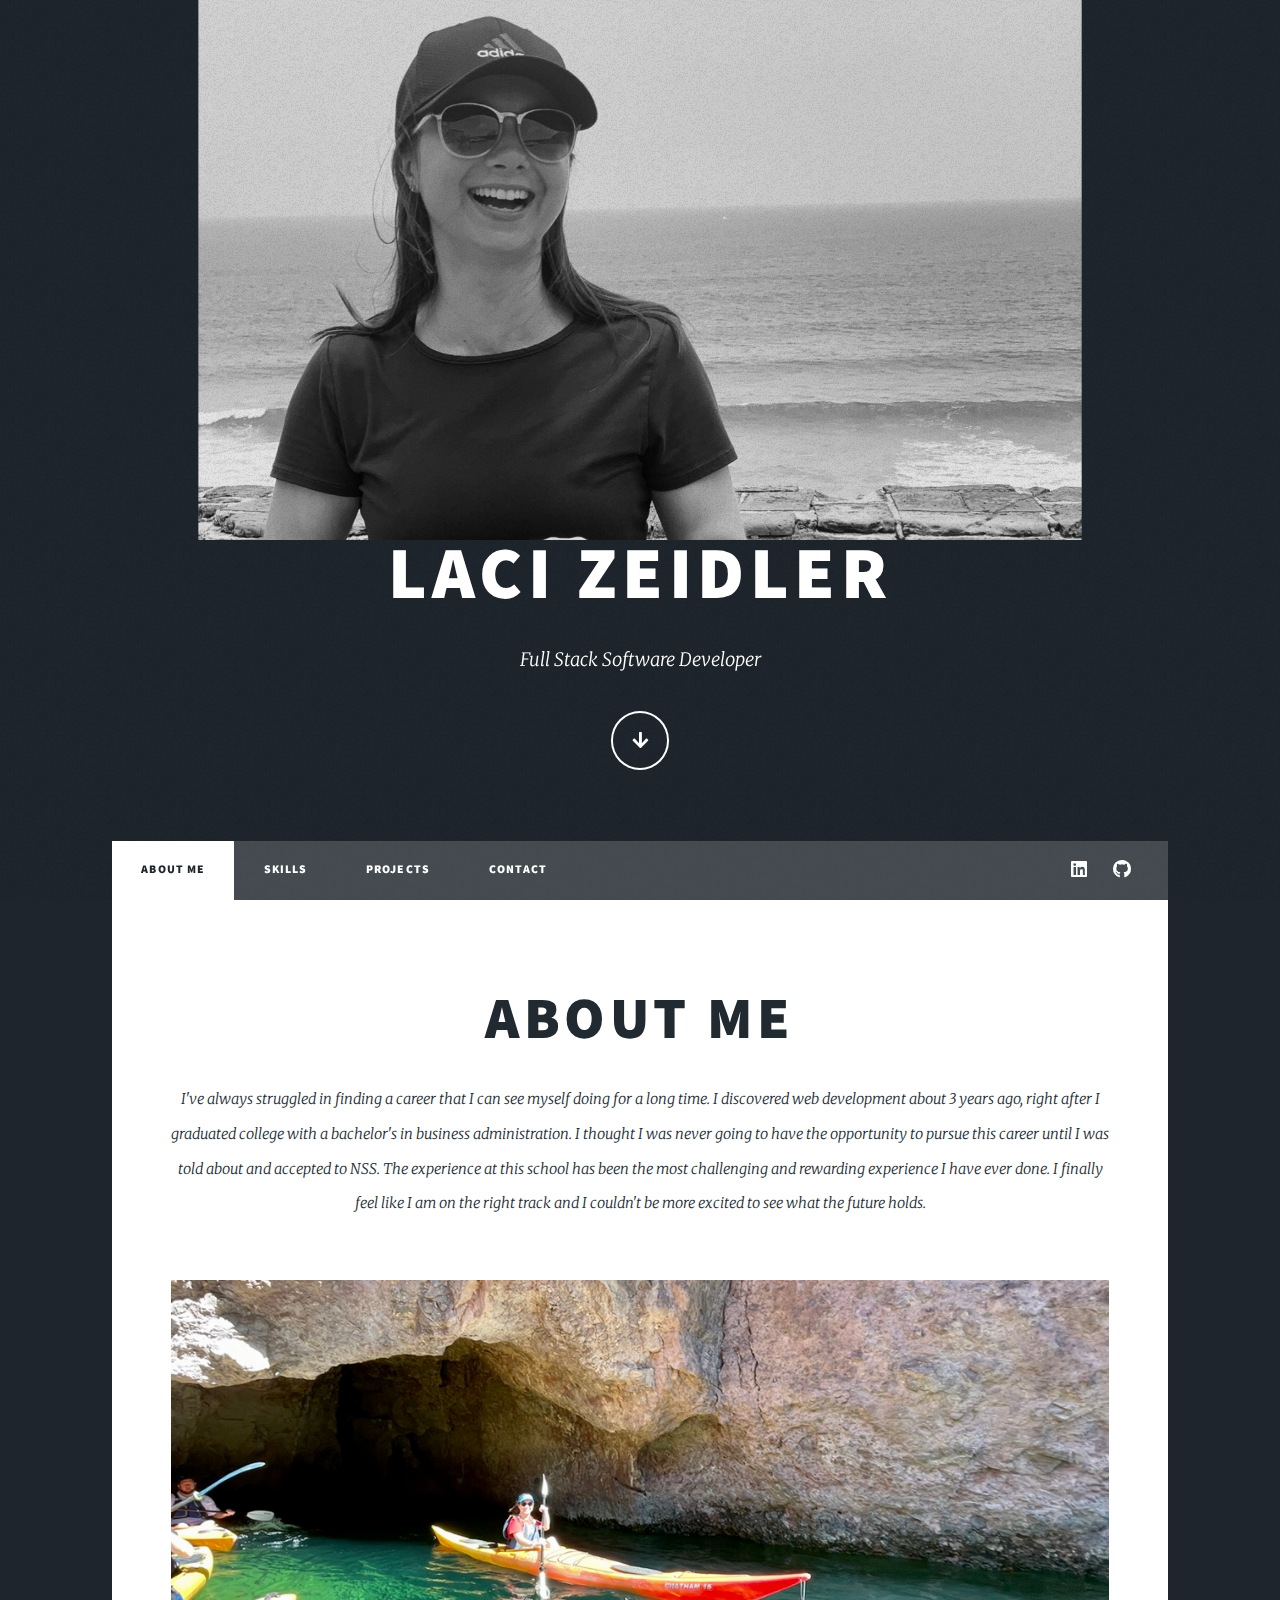
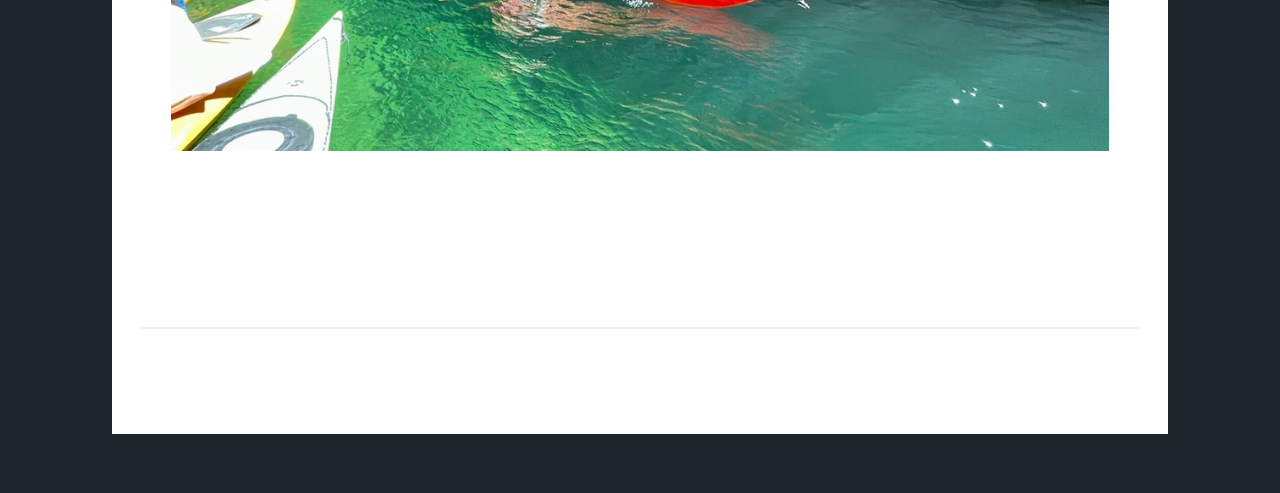
==== index.html @ aa2a84fd "Initial commit" ====
<!DOCTYPE HTML>
<!--
	Massively by HTML5 UP
	html5up.net | @ajlkn
	Free for personal and commercial use under the CCA 3.0 license (html5up.net/license)
-->
<html>
	<head>
		<title>Laci Zeidler</title>
		<meta charset="utf-8" />
		<meta name="viewport" content="width=device-width, initial-scale=1, user-scalable=no" />
		<link rel="stylesheet" href="assets/css/main.css" />
		<noscript><link rel="stylesheet" href="assets/css/noscript.css" /></noscript>
	</head>
	<body class="is-preload">

		<!-- Wrapper -->
			<div id="wrapper" class="fade-in">

				<!-- Intro -->
					<div id="intro">
						<h1>Laci Zeidler</h1>
						<p>Full Stack Software Developer</p>
						<ul class="actions">
							<li><a href="#header" class="button icon solid solo fa-arrow-down scrolly">Continue</a></li>
						</ul>
					</div>

				<!-- Header -->
					<header id="header">
						<a href="index.html" class="logo">Home</a>
					</header>

				<!-- Nav -->
					<nav id="nav">
						<ul class="links">
							<li class="active"><a href="index.html">About Me</a></li>
							<li><a href="generic.html">Skills</a></li>
							<li><a href="elements.html">Projects</a></li>
							<li><a href="contact.html">Contact</a></li>
						</ul>
						<ul class="icons">
							<li><a href="#" class="icon brands fa-linkedin"><span class="label">LinkedIn</span></a></li>
							<li><a href="#" class="icon brands fa-github"><span class="label">GitHub</span></a></li>
						</ul>
					</nav>

				<!-- Main -->
					<div id="main">

						<!-- Featured Post -->
							<article class="post featured">
								<header class="major">
									<h2><a href="#">About Me</a></h2>
									<p>I've always struggled in finding a career that I can see myself doing for a long time. I discovered web development about 3 years ago, right after I graduated college with a bachelor's in business administration. I thought I was never going to have the opportunity to pursue this career until I was told about and accepted to NSS. The experience at this school has been the most challenging and rewarding experience I have ever done. I finally feel like I am on the right track and I couldn't be more excited to see what the future holds.</p>
								</header>
								<a href="#" class="image main"><img src="images/IMG_4245.jpg" alt="" /></a>
							</article>

				<!-- Copyright -->
					<div id="copyright">
						<ul><li>&copy; Untitled</li><li>Design: <a href="https://html5up.net">HTML5 UP</a></li></ul>
					</div>

			</div>

		<!-- Scripts -->
			<script src="assets/js/jquery.min.js"></script>
			<script src="assets/js/jquery.scrollex.min.js"></script>
			<script src="assets/js/jquery.scrolly.min.js"></script>
			<script src="assets/js/browser.min.js"></script>
			<script src="assets/js/breakpoints.min.js"></script>
			<script src="assets/js/util.js"></script>
			<script src="assets/js/main.js"></script>

	</body>
</html>
---- assets/css/main.css ----
@import url(fontawesome-all.min.css);
@import url("https://fonts.googleapis.com/css?family=Merriweather:300,700,300italic,700italic|Source+Sans+Pro:900");

/*
	Massively by HTML5 UP
	html5up.net | @ajlkn
	Free for personal and commercial use under the CCA 3.0 license (html5up.net/license)
*/

html, body, div, span, applet, object,
iframe, h1, h2, h3, h4, h5, h6, p, blockquote,
pre, a, abbr, acronym, address, big, cite,
code, del, dfn, em, img, ins, kbd, q, s, samp,
small, strike, strong, sub, sup, tt, var, b,
u, i, center, dl, dt, dd, ol, ul, li, fieldset,
form, label, legend, table, caption, tbody,
tfoot, thead, tr, th, td, article, aside,
canvas, details, embed, figure, figcaption,
footer, header, hgroup, menu, nav, output, ruby,
section, summary, time, mark, audio, video {
	margin: 0;
	padding: 0;
	border: 0;
	font-size: 100%;
	font: inherit;
	vertical-align: baseline;}

article, aside, details, figcaption, figure,
footer, header, hgroup, menu, nav, section {
	display: block;}

body {
	line-height: 1;
}

ol, ul {
	list-style: none;
}

blockquote, q {
	quotes: none;
}

	blockquote:before, blockquote:after, q:before, q:after {
		content: '';
		content: none;
	}

table {
	border-collapse: collapse;
	border-spacing: 0;
}

body {
	-webkit-text-size-adjust: none;
}

mark {
	background-color: transparent;
	color: inherit;
}

input::-moz-focus-inner {
	border: 0;
	padding: 0;
}

input, select, textarea {
	-moz-appearance: none;
	-webkit-appearance: none;
	-ms-appearance: none;
	appearance: none;
}

/* Basic */

	@-ms-viewport {
		width: device-width;
	}

	body {
		-ms-overflow-style: scrollbar;
	}

	@media screen and (max-width: 480px) {

		html, body {
			min-width: 320px;
		}

	}

	html {
		box-sizing: border-box;
	}

	*, *:before, *:after {
		box-sizing: inherit;
	}

	body {
		background-color: #1e252d;
	}

		body.is-preload *, body.is-preload *:before, body.is-preload *:after {
			-moz-animation: none !important;
			-webkit-animation: none !important;
			-ms-animation: none !important;
			animation: none !important;
			-moz-transition: none !important;
			-webkit-transition: none !important;
			-ms-transition: none !important;
			transition: none !important;
		}

/* Type */

	html {
		font-size: 16pt;
	}

		@media screen and (max-width: 1680px) {

			html {
				font-size: 12pt;
			}

		}

		@media screen and (max-width: 1280px) {

			html {
				font-size: 11pt;
			}

		}

		@media screen and (max-width: 360px) {

			html {
				font-size: 10pt;
			}

		}

	body {
		color: #212931;
	}

	body, input, select, textarea {
		font-family: "Merriweather", Georgia, serif;
		font-weight: 300;
		font-size: 1rem;
		line-height: 2.375;
	}

	a {
		-moz-transition: color 0.2s ease-in-out, background-color 0.2s ease-in-out, border-color 0.2s ease-in-out, box-shadow 0.2s ease-in-out;
		-webkit-transition: color 0.2s ease-in-out, background-color 0.2s ease-in-out, border-color 0.2s ease-in-out, box-shadow 0.2s ease-in-out;
		-ms-transition: color 0.2s ease-in-out, background-color 0.2s ease-in-out, border-color 0.2s ease-in-out, box-shadow 0.2s ease-in-out;
		transition: color 0.2s ease-in-out, background-color 0.2s ease-in-out, border-color 0.2s ease-in-out, box-shadow 0.2s ease-in-out;
		border-bottom: dotted 1px;
		text-decoration: none;
	}

		a:hover {
			border-bottom-color: transparent;
		}

	strong, b {
		font-weight: 600;
	}

	em, i {
		font-style: italic;
	}

	p {
		text-align: justify;
		margin: 0 0 2rem 0;
	}

	h1, h2, h3, h4, h5, h6 {
		font-family: "Source Sans Pro", Helvetica, sans-serif;
		font-weight: 900;
		line-height: 1.5;
		letter-spacing: 0.075em;
		text-transform: uppercase;
		margin: 0 0 1rem 0;
	}

		h1 a, h2 a, h3 a, h4 a, h5 a, h6 a {
			border-bottom: 0;
			color: inherit;
			text-decoration: none;
		}

	h1 {
		font-size: 4rem;
		line-height: 1.1;
		margin: 0 0 2rem 0;
	}

	h2 {
		font-size: 1.75rem;
		line-height: 1.3;
		margin: 0 0 1.5rem 0;
	}

	h3 {
		font-size: 1.25rem;
		margin: 0 0 1.5rem 0;
	}

	h4 {
		font-size: 1rem;
	}

	h5 {
		font-size: 0.9rem;
	}

	h6 {
		font-size: 0.8rem;
	}

	sub {
		font-size: 0.8rem;
		position: relative;
		top: 0.5rem;
	}

	sup {
		font-size: 0.8rem;
		position: relative;
		top: -0.5rem;
	}

	blockquote {
		border-left: solid 4px;
		font-style: italic;
		margin: 0 0 2rem 0;
		padding: 0.5rem 0 0.5rem 2rem;
	}

	code {
		border: solid 2px;
		font-family: "Courier New", monospace;
		font-size: 0.9rem;
		margin: 0 0.25rem;
		padding: 0.25rem 0.65rem;
	}

	pre {
		-webkit-overflow-scrolling: touch;
		font-family: "Courier New", monospace;
		font-size: 0.9rem;
		margin: 0 0 2rem 0;
	}

		pre code {
			display: block;
			line-height: 1.75;
			padding: 1rem 1.5rem;
			overflow-x: auto;
		}

	hr {
		border: 0;
		border-bottom: solid 2px;
		margin: 3rem 0;
	}

		hr.major {
			margin: 5rem 0;
		}

	.align-left {
		text-align: left;
	}

	.align-center {
		text-align: center;
	}

	.align-right {
		text-align: right;
	}

	input, select, textarea {
		color: #212931;
	}

	a {
		color: #212931;
		border-bottom-color: rgba(33, 41, 49, 0.5);
	}

		a:hover {
			border-bottom-color: transparent;
			color: #18bfef !important;
		}

	strong, b {
		color: #212931;
	}

	h1, h2, h3, h4, h5, h6 {
		color: #212931;
	}

	blockquote {
		border-left-color: #eeeeee;
	}

	code {
		background: rgba(220, 220, 220, 0.25);
		border-color: #eeeeee;
	}

	hr {
		border-bottom-color: #eeeeee;
	}

/* Row */

	.row {
		display: flex;
		flex-wrap: wrap;
		box-sizing: border-box;
		align-items: stretch;
	}

		.row > * {
			box-sizing: border-box;
		}

		.row.gtr-uniform > * > :last-child {
			margin-bottom: 0;
		}

		.row.aln-left {
			justify-content: flex-start;
		}

		.row.aln-center {
			justify-content: center;
		}

		.row.aln-right {
			justify-content: flex-end;
		}

		.row.aln-top {
			align-items: flex-start;
		}

		.row.aln-middle {
			align-items: center;
		}

		.row.aln-bottom {
			align-items: flex-end;
		}

		.row > .imp {
			order: -1;
		}

		.row > .col-1 {
			width: 8.33333%;
		}

		.row > .off-1 {
			margin-left: 8.33333%;
		}

		.row > .col-2 {
			width: 16.66667%;
		}

		.row > .off-2 {
			margin-left: 16.66667%;
		}

		.row > .col-3 {
			width: 25%;
		}

		.row > .off-3 {
			margin-left: 25%;
		}

		.row > .col-4 {
			width: 33.33333%;
		}

		.row > .off-4 {
			margin-left: 33.33333%;
		}

		.row > .col-5 {
			width: 41.66667%;
		}

		.row > .off-5 {
			margin-left: 41.66667%;
		}

		.row > .col-6 {
			width: 50%;
		}

		.row > .off-6 {
			margin-left: 50%;
		}

		.row > .col-7 {
			width: 58.33333%;
		}

		.row > .off-7 {
			margin-left: 58.33333%;
		}

		.row > .col-8 {
			width: 66.66667%;
		}

		.row > .off-8 {
			margin-left: 66.66667%;
		}

		.row > .col-9 {
			width: 75%;
		}

		.row > .off-9 {
			margin-left: 75%;
		}

		.row > .col-10 {
			width: 83.33333%;
		}

		.row > .off-10 {
			margin-left: 83.33333%;
		}

		.row > .col-11 {
			width: 91.66667%;
		}

		.row > .off-11 {
			margin-left: 91.66667%;
		}

		.row > .col-12 {
			width: 100%;
		}

		.row > .off-12 {
			margin-left: 100%;
		}

		.row.gtr-0 {
			margin-top: 0;
			margin-left: 0rem;
		}

			.row.gtr-0 > * {
				padding: 0 0 0 0rem;
			}

			.row.gtr-0.gtr-uniform {
				margin-top: 0rem;
			}

				.row.gtr-0.gtr-uniform > * {
					padding-top: 0rem;
				}

		.row.gtr-25 {
			margin-top: 0;
			margin-left: -0.375rem;
		}

			.row.gtr-25 > * {
				padding: 0 0 0 0.375rem;
			}

			.row.gtr-25.gtr-uniform {
				margin-top: -0.375rem;
			}

				.row.gtr-25.gtr-uniform > * {
					padding-top: 0.375rem;
				}

		.row.gtr-50 {
			margin-top: 0;
			margin-left: -0.75rem;
		}

			.row.gtr-50 > * {
				padding: 0 0 0 0.75rem;
			}

			.row.gtr-50.gtr-uniform {
				margin-top: -0.75rem;
			}

				.row.gtr-50.gtr-uniform > * {
					padding-top: 0.75rem;
				}

		.row {
			margin-top: 0;
			margin-left: -1.5rem;
		}

			.row > * {
				padding: 0 0 0 1.5rem;
			}

			.row.gtr-uniform {
				margin-top: -1.5rem;
			}

				.row.gtr-uniform > * {
					padding-top: 1.5rem;
				}

		.row.gtr-150 {
			margin-top: 0;
			margin-left: -2.25rem;
		}

			.row.gtr-150 > * {
				padding: 0 0 0 2.25rem;
			}

			.row.gtr-150.gtr-uniform {
				margin-top: -2.25rem;
			}

				.row.gtr-150.gtr-uniform > * {
					padding-top: 2.25rem;
				}

		.row.gtr-200 {
			margin-top: 0;
			margin-left: -3rem;
		}

			.row.gtr-200 > * {
				padding: 0 0 0 3rem;
			}

			.row.gtr-200.gtr-uniform {
				margin-top: -3rem;
			}

				.row.gtr-200.gtr-uniform > * {
					padding-top: 3rem;
				}

		@media screen and (max-width: 1680px) {

			.row {
				display: flex;
				flex-wrap: wrap;
				box-sizing: border-box;
				align-items: stretch;
			}

				.row > * {
					box-sizing: border-box;
				}

				.row.gtr-uniform > * > :last-child {
					margin-bottom: 0;
				}

				.row.aln-left {
					justify-content: flex-start;
				}

				.row.aln-center {
					justify-content: center;
				}

				.row.aln-right {
					justify-content: flex-end;
				}

				.row.aln-top {
					align-items: flex-start;
				}

				.row.aln-middle {
					align-items: center;
				}

				.row.aln-bottom {
					align-items: flex-end;
				}

				.row > .imp-xlarge {
					order: -1;
				}

				.row > .col-1-xlarge {
					width: 8.33333%;
				}

				.row > .off-1-xlarge {
					margin-left: 8.33333%;
				}

				.row > .col-2-xlarge {
					width: 16.66667%;
				}

				.row > .off-2-xlarge {
					margin-left: 16.66667%;
				}

				.row > .col-3-xlarge {
					width: 25%;
				}

				.row > .off-3-xlarge {
					margin-left: 25%;
				}

				.row > .col-4-xlarge {
					width: 33.33333%;
				}

				.row > .off-4-xlarge {
					margin-left: 33.33333%;
				}

				.row > .col-5-xlarge {
					width: 41.66667%;
				}

				.row > .off-5-xlarge {
					margin-left: 41.66667%;
				}

				.row > .col-6-xlarge {
					width: 50%;
				}

				.row > .off-6-xlarge {
					margin-left: 50%;
				}

				.row > .col-7-xlarge {
					width: 58.33333%;
				}

				.row > .off-7-xlarge {
					margin-left: 58.33333%;
				}

				.row > .col-8-xlarge {
					width: 66.66667%;
				}

				.row > .off-8-xlarge {
					margin-left: 66.66667%;
				}

				.row > .col-9-xlarge {
					width: 75%;
				}

				.row > .off-9-xlarge {
					margin-left: 75%;
				}

				.row > .col-10-xlarge {
					width: 83.33333%;
				}

				.row > .off-10-xlarge {
					margin-left: 83.33333%;
				}

				.row > .col-11-xlarge {
					width: 91.66667%;
				}

				.row > .off-11-xlarge {
					margin-left: 91.66667%;
				}

				.row > .col-12-xlarge {
					width: 100%;
				}

				.row > .off-12-xlarge {
					margin-left: 100%;
				}

				.row.gtr-0 {
					margin-top: 0;
					margin-left: 0rem;
				}

					.row.gtr-0 > * {
						padding: 0 0 0 0rem;
					}

					.row.gtr-0.gtr-uniform {
						margin-top: 0rem;
					}

						.row.gtr-0.gtr-uniform > * {
							padding-top: 0rem;
						}

				.row.gtr-25 {
					margin-top: 0;
					margin-left: -0.375rem;
				}

					.row.gtr-25 > * {
						padding: 0 0 0 0.375rem;
					}

					.row.gtr-25.gtr-uniform {
						margin-top: -0.375rem;
					}

						.row.gtr-25.gtr-uniform > * {
							padding-top: 0.375rem;
						}

				.row.gtr-50 {
					margin-top: 0;
					margin-left: -0.75rem;
				}

					.row.gtr-50 > * {
						padding: 0 0 0 0.75rem;
					}

					.row.gtr-50.gtr-uniform {
						margin-top: -0.75rem;
					}

						.row.gtr-50.gtr-uniform > * {
							padding-top: 0.75rem;
						}

				.row {
					margin-top: 0;
					margin-left: -1.5rem;
				}

					.row > * {
						padding: 0 0 0 1.5rem;
					}

					.row.gtr-uniform {
						margin-top: -1.5rem;
					}

						.row.gtr-uniform > * {
							padding-top: 1.5rem;
						}

				.row.gtr-150 {
					margin-top: 0;
					margin-left: -2.25rem;
				}

					.row.gtr-150 > * {
						padding: 0 0 0 2.25rem;
					}

					.row.gtr-150.gtr-uniform {
						margin-top: -2.25rem;
					}

						.row.gtr-150.gtr-uniform > * {
							padding-top: 2.25rem;
						}

				.row.gtr-200 {
					margin-top: 0;
					margin-left: -3rem;
				}

					.row.gtr-200 > * {
						padding: 0 0 0 3rem;
					}

					.row.gtr-200.gtr-uniform {
						margin-top: -3rem;
					}

						.row.gtr-200.gtr-uniform > * {
							padding-top: 3rem;
						}

		}

		@media screen and (max-width: 1280px) {

			.row {
				display: flex;
				flex-wrap: wrap;
				box-sizing: border-box;
				align-items: stretch;
			}

				.row > * {
					box-sizing: border-box;
				}

				.row.gtr-uniform > * > :last-child {
					margin-bottom: 0;
				}

				.row.aln-left {
					justify-content: flex-start;
				}

				.row.aln-center {
					justify-content: center;
				}

				.row.aln-right {
					justify-content: flex-end;
				}

				.row.aln-top {
					align-items: flex-start;
				}

				.row.aln-middle {
					align-items: center;
				}

				.row.aln-bottom {
					align-items: flex-end;
				}

				.row > .imp-large {
					order: -1;
				}

				.row > .col-1-large {
					width: 8.33333%;
				}

				.row > .off-1-large {
					margin-left: 8.33333%;
				}

				.row > .col-2-large {
					width: 16.66667%;
				}

				.row > .off-2-large {
					margin-left: 16.66667%;
				}

				.row > .col-3-large {
					width: 25%;
				}

				.row > .off-3-large {
					margin-left: 25%;
				}

				.row > .col-4-large {
					width: 33.33333%;
				}

				.row > .off-4-large {
					margin-left: 33.33333%;
				}

				.row > .col-5-large {
					width: 41.66667%;
				}

				.row > .off-5-large {
					margin-left: 41.66667%;
				}

				.row > .col-6-large {
					width: 50%;
				}

				.row > .off-6-large {
					margin-left: 50%;
				}

				.row > .col-7-large {
					width: 58.33333%;
				}

				.row > .off-7-large {
					margin-left: 58.33333%;
				}

				.row > .col-8-large {
					width: 66.66667%;
				}

				.row > .off-8-large {
					margin-left: 66.66667%;
				}

				.row > .col-9-large {
					width: 75%;
				}

				.row > .off-9-large {
					margin-left: 75%;
				}

				.row > .col-10-large {
					width: 83.33333%;
				}

				.row > .off-10-large {
					margin-left: 83.33333%;
				}

				.row > .col-11-large {
					width: 91.66667%;
				}

				.row > .off-11-large {
					margin-left: 91.66667%;
				}

				.row > .col-12-large {
					width: 100%;
				}

				.row > .off-12-large {
					margin-left: 100%;
				}

				.row.gtr-0 {
					margin-top: 0;
					margin-left: 0rem;
				}

					.row.gtr-0 > * {
						padding: 0 0 0 0rem;
					}

					.row.gtr-0.gtr-uniform {
						margin-top: 0rem;
					}

						.row.gtr-0.gtr-uniform > * {
							padding-top: 0rem;
						}

				.row.gtr-25 {
					margin-top: 0;
					margin-left: -0.375rem;
				}

					.row.gtr-25 > * {
						padding: 0 0 0 0.375rem;
					}

					.row.gtr-25.gtr-uniform {
						margin-top: -0.375rem;
					}

						.row.gtr-25.gtr-uniform > * {
							padding-top: 0.375rem;
						}

				.row.gtr-50 {
					margin-top: 0;
					margin-left: -0.75rem;
				}

					.row.gtr-50 > * {
						padding: 0 0 0 0.75rem;
					}

					.row.gtr-50.gtr-uniform {
						margin-top: -0.75rem;
					}

						.row.gtr-50.gtr-uniform > * {
							padding-top: 0.75rem;
						}

				.row {
					margin-top: 0;
					margin-left: -1.5rem;
				}

					.row > * {
						padding: 0 0 0 1.5rem;
					}

					.row.gtr-uniform {
						margin-top: -1.5rem;
					}

						.row.gtr-uniform > * {
							padding-top: 1.5rem;
						}

				.row.gtr-150 {
					margin-top: 0;
					margin-left: -2.25rem;
				}

					.row.gtr-150 > * {
						padding: 0 0 0 2.25rem;
					}

					.row.gtr-150.gtr-uniform {
						margin-top: -2.25rem;
					}

						.row.gtr-150.gtr-uniform > * {
							padding-top: 2.25rem;
						}

				.row.gtr-200 {
					margin-top: 0;
					margin-left: -3rem;
				}

					.row.gtr-200 > * {
						padding: 0 0 0 3rem;
					}

					.row.gtr-200.gtr-uniform {
						margin-top: -3rem;
					}

						.row.gtr-200.gtr-uniform > * {
							padding-top: 3rem;
						}

		}

		@media screen and (max-width: 980px) {

			.row {
				display: flex;
				flex-wrap: wrap;
				box-sizing: border-box;
				align-items: stretch;
			}

				.row > * {
					box-sizing: border-box;
				}

				.row.gtr-uniform > * > :last-child {
					margin-bottom: 0;
				}

				.row.aln-left {
					justify-content: flex-start;
				}

				.row.aln-center {
					justify-content: center;
				}

				.row.aln-right {
					justify-content: flex-end;
				}

				.row.aln-top {
					align-items: flex-start;
				}

				.row.aln-middle {
					align-items: center;
				}

				.row.aln-bottom {
					align-items: flex-end;
				}

				.row > .imp-medium {
					order: -1;
				}

				.row > .col-1-medium {
					width: 8.33333%;
				}

				.row > .off-1-medium {
					margin-left: 8.33333%;
				}

				.row > .col-2-medium {
					width: 16.66667%;
				}

				.row > .off-2-medium {
					margin-left: 16.66667%;
				}

				.row > .col-3-medium {
					width: 25%;
				}

				.row > .off-3-medium {
					margin-left: 25%;
				}

				.row > .col-4-medium {
					width: 33.33333%;
				}

				.row > .off-4-medium {
					margin-left: 33.33333%;
				}

				.row > .col-5-medium {
					width: 41.66667%;
				}

				.row > .off-5-medium {
					margin-left: 41.66667%;
				}

				.row > .col-6-medium {
					width: 50%;
				}

				.row > .off-6-medium {
					margin-left: 50%;
				}

				.row > .col-7-medium {
					width: 58.33333%;
				}

				.row > .off-7-medium {
					margin-left: 58.33333%;
				}

				.row > .col-8-medium {
					width: 66.66667%;
				}

				.row > .off-8-medium {
					margin-left: 66.66667%;
				}

				.row > .col-9-medium {
					width: 75%;
				}

				.row > .off-9-medium {
					margin-left: 75%;
				}

				.row > .col-10-medium {
					width: 83.33333%;
				}

				.row > .off-10-medium {
					margin-left: 83.33333%;
				}

				.row > .col-11-medium {
					width: 91.66667%;
				}

				.row > .off-11-medium {
					margin-left: 91.66667%;
				}

				.row > .col-12-medium {
					width: 100%;
				}

				.row > .off-12-medium {
					margin-left: 100%;
				}

				.row.gtr-0 {
					margin-top: 0;
					margin-left: 0rem;
				}

					.row.gtr-0 > * {
						padding: 0 0 0 0rem;
					}

					.row.gtr-0.gtr-uniform {
						margin-top: 0rem;
					}

						.row.gtr-0.gtr-uniform > * {
							padding-top: 0rem;
						}

				.row.gtr-25 {
					margin-top: 0;
					margin-left: -0.375rem;
				}

					.row.gtr-25 > * {
						padding: 0 0 0 0.375rem;
					}

					.row.gtr-25.gtr-uniform {
						margin-top: -0.375rem;
					}

						.row.gtr-25.gtr-uniform > * {
							padding-top: 0.375rem;
						}

				.row.gtr-50 {
					margin-top: 0;
					margin-left: -0.75rem;
				}

					.row.gtr-50 > * {
						padding: 0 0 0 0.75rem;
					}

					.row.gtr-50.gtr-uniform {
						margin-top: -0.75rem;
					}

						.row.gtr-50.gtr-uniform > * {
							padding-top: 0.75rem;
						}

				.row {
					margin-top: 0;
					margin-left: -1.5rem;
				}

					.row > * {
						padding: 0 0 0 1.5rem;
					}

					.row.gtr-uniform {
						margin-top: -1.5rem;
					}

						.row.gtr-uniform > * {
							padding-top: 1.5rem;
						}

				.row.gtr-150 {
					margin-top: 0;
					margin-left: -2.25rem;
				}

					.row.gtr-150 > * {
						padding: 0 0 0 2.25rem;
					}

					.row.gtr-150.gtr-uniform {
						margin-top: -2.25rem;
					}

						.row.gtr-150.gtr-uniform > * {
							padding-top: 2.25rem;
						}

				.row.gtr-200 {
					margin-top: 0;
					margin-left: -3rem;
				}

					.row.gtr-200 > * {
						padding: 0 0 0 3rem;
					}

					.row.gtr-200.gtr-uniform {
						margin-top: -3rem;
					}

						.row.gtr-200.gtr-uniform > * {
							padding-top: 3rem;
						}

		}

		@media screen and (max-width: 736px) {

			.row {
				display: flex;
				flex-wrap: wrap;
				box-sizing: border-box;
				align-items: stretch;
			}

				.row > * {
					box-sizing: border-box;
				}

				.row.gtr-uniform > * > :last-child {
					margin-bottom: 0;
				}

				.row.aln-left {
					justify-content: flex-start;
				}

				.row.aln-center {
					justify-content: center;
				}

				.row.aln-right {
					justify-content: flex-end;
				}

				.row.aln-top {
					align-items: flex-start;
				}

				.row.aln-middle {
					align-items: center;
				}

				.row.aln-bottom {
					align-items: flex-end;
				}

				.row > .imp-small {
					order: -1;
				}

				.row > .col-1-small {
					width: 8.33333%;
				}

				.row > .off-1-small {
					margin-left: 8.33333%;
				}

				.row > .col-2-small {
					width: 16.66667%;
				}

				.row > .off-2-small {
					margin-left: 16.66667%;
				}

				.row > .col-3-small {
					width: 25%;
				}

				.row > .off-3-small {
					margin-left: 25%;
				}

				.row > .col-4-small {
					width: 33.33333%;
				}

				.row > .off-4-small {
					margin-left: 33.33333%;
				}

				.row > .col-5-small {
					width: 41.66667%;
				}

				.row > .off-5-small {
					margin-left: 41.66667%;
				}

				.row > .col-6-small {
					width: 50%;
				}

				.row > .off-6-small {
					margin-left: 50%;
				}

				.row > .col-7-small {
					width: 58.33333%;
				}

				.row > .off-7-small {
					margin-left: 58.33333%;
				}

				.row > .col-8-small {
					width: 66.66667%;
				}

				.row > .off-8-small {
					margin-left: 66.66667%;
				}

				.row > .col-9-small {
					width: 75%;
				}

				.row > .off-9-small {
					margin-left: 75%;
				}

				.row > .col-10-small {
					width: 83.33333%;
				}

				.row > .off-10-small {
					margin-left: 83.33333%;
				}

				.row > .col-11-small {
					width: 91.66667%;
				}

				.row > .off-11-small {
					margin-left: 91.66667%;
				}

				.row > .col-12-small {
					width: 100%;
				}

				.row > .off-12-small {
					margin-left: 100%;
				}

				.row.gtr-0 {
					margin-top: 0;
					margin-left: 0rem;
				}

					.row.gtr-0 > * {
						padding: 0 0 0 0rem;
					}

					.row.gtr-0.gtr-uniform {
						margin-top: 0rem;
					}

						.row.gtr-0.gtr-uniform > * {
							padding-top: 0rem;
						}

				.row.gtr-25 {
					margin-top: 0;
					margin-left: -0.375rem;
				}

					.row.gtr-25 > * {
						padding: 0 0 0 0.375rem;
					}

					.row.gtr-25.gtr-uniform {
						margin-top: -0.375rem;
					}

						.row.gtr-25.gtr-uniform > * {
							padding-top: 0.375rem;
						}

				.row.gtr-50 {
					margin-top: 0;
					margin-left: -0.75rem;
				}

					.row.gtr-50 > * {
						padding: 0 0 0 0.75rem;
					}

					.row.gtr-50.gtr-uniform {
						margin-top: -0.75rem;
					}

						.row.gtr-50.gtr-uniform > * {
							padding-top: 0.75rem;
						}

				.row {
					margin-top: 0;
					margin-left: -1.5rem;
				}

					.row > * {
						padding: 0 0 0 1.5rem;
					}

					.row.gtr-uniform {
						margin-top: -1.5rem;
					}

						.row.gtr-uniform > * {
							padding-top: 1.5rem;
						}

				.row.gtr-150 {
					margin-top: 0;
					margin-left: -2.25rem;
				}

					.row.gtr-150 > * {
						padding: 0 0 0 2.25rem;
					}

					.row.gtr-150.gtr-uniform {
						margin-top: -2.25rem;
					}

						.row.gtr-150.gtr-uniform > * {
							padding-top: 2.25rem;
						}

				.row.gtr-200 {
					margin-top: 0;
					margin-left: -3rem;
				}

					.row.gtr-200 > * {
						padding: 0 0 0 3rem;
					}

					.row.gtr-200.gtr-uniform {
						margin-top: -3rem;
					}

						.row.gtr-200.gtr-uniform > * {
							padding-top: 3rem;
						}

		}

		@media screen and (max-width: 480px) {

			.row {
				display: flex;
				flex-wrap: wrap;
				box-sizing: border-box;
				align-items: stretch;
			}

				.row > * {
					box-sizing: border-box;
				}

				.row.gtr-uniform > * > :last-child {
					margin-bottom: 0;
				}

				.row.aln-left {
					justify-content: flex-start;
				}

				.row.aln-center {
					justify-content: center;
				}

				.row.aln-right {
					justify-content: flex-end;
				}

				.row.aln-top {
					align-items: flex-start;
				}

				.row.aln-middle {
					align-items: center;
				}

				.row.aln-bottom {
					align-items: flex-end;
				}

				.row > .imp-xsmall {
					order: -1;
				}

				.row > .col-1-xsmall {
					width: 8.33333%;
				}

				.row > .off-1-xsmall {
					margin-left: 8.33333%;
				}

				.row > .col-2-xsmall {
					width: 16.66667%;
				}

				.row > .off-2-xsmall {
					margin-left: 16.66667%;
				}

				.row > .col-3-xsmall {
					width: 25%;
				}

				.row > .off-3-xsmall {
					margin-left: 25%;
				}

				.row > .col-4-xsmall {
					width: 33.33333%;
				}

				.row > .off-4-xsmall {
					margin-left: 33.33333%;
				}

				.row > .col-5-xsmall {
					width: 41.66667%;
				}

				.row > .off-5-xsmall {
					margin-left: 41.66667%;
				}

				.row > .col-6-xsmall {
					width: 50%;
				}

				.row > .off-6-xsmall {
					margin-left: 50%;
				}

				.row > .col-7-xsmall {
					width: 58.33333%;
				}

				.row > .off-7-xsmall {
					margin-left: 58.33333%;
				}

				.row > .col-8-xsmall {
					width: 66.66667%;
				}

				.row > .off-8-xsmall {
					margin-left: 66.66667%;
				}

				.row > .col-9-xsmall {
					width: 75%;
				}

				.row > .off-9-xsmall {
					margin-left: 75%;
				}

				.row > .col-10-xsmall {
					width: 83.33333%;
				}

				.row > .off-10-xsmall {
					margin-left: 83.33333%;
				}

				.row > .col-11-xsmall {
					width: 91.66667%;
				}

				.row > .off-11-xsmall {
					margin-left: 91.66667%;
				}

				.row > .col-12-xsmall {
					width: 100%;
				}

				.row > .off-12-xsmall {
					margin-left: 100%;
				}

				.row.gtr-0 {
					margin-top: 0;
					margin-left: 0rem;
				}

					.row.gtr-0 > * {
						padding: 0 0 0 0rem;
					}

					.row.gtr-0.gtr-uniform {
						margin-top: 0rem;
					}

						.row.gtr-0.gtr-uniform > * {
							padding-top: 0rem;
						}

				.row.gtr-25 {
					margin-top: 0;
					margin-left: -0.375rem;
				}

					.row.gtr-25 > * {
						padding: 0 0 0 0.375rem;
					}

					.row.gtr-25.gtr-uniform {
						margin-top: -0.375rem;
					}

						.row.gtr-25.gtr-uniform > * {
							padding-top: 0.375rem;
						}

				.row.gtr-50 {
					margin-top: 0;
					margin-left: -0.75rem;
				}

					.row.gtr-50 > * {
						padding: 0 0 0 0.75rem;
					}

					.row.gtr-50.gtr-uniform {
						margin-top: -0.75rem;
					}

						.row.gtr-50.gtr-uniform > * {
							padding-top: 0.75rem;
						}

				.row {
					margin-top: 0;
					margin-left: -1.5rem;
				}

					.row > * {
						padding: 0 0 0 1.5rem;
					}

					.row.gtr-uniform {
						margin-top: -1.5rem;
					}

						.row.gtr-uniform > * {
							padding-top: 1.5rem;
						}

				.row.gtr-150 {
					margin-top: 0;
					margin-left: -2.25rem;
				}

					.row.gtr-150 > * {
						padding: 0 0 0 2.25rem;
					}

					.row.gtr-150.gtr-uniform {
						margin-top: -2.25rem;
					}

						.row.gtr-150.gtr-uniform > * {
							padding-top: 2.25rem;
						}

				.row.gtr-200 {
					margin-top: 0;
					margin-left: -3rem;
				}

					.row.gtr-200 > * {
						padding: 0 0 0 3rem;
					}

					.row.gtr-200.gtr-uniform {
						margin-top: -3rem;
					}

						.row.gtr-200.gtr-uniform > * {
							padding-top: 3rem;
						}

		}

		@media screen and (max-width: 360px) {

			.row {
				display: flex;
				flex-wrap: wrap;
				box-sizing: border-box;
				align-items: stretch;
			}

				.row > * {
					box-sizing: border-box;
				}

				.row.gtr-uniform > * > :last-child {
					margin-bottom: 0;
				}

				.row.aln-left {
					justify-content: flex-start;
				}

				.row.aln-center {
					justify-content: center;
				}

				.row.aln-right {
					justify-content: flex-end;
				}

				.row.aln-top {
					align-items: flex-start;
				}

				.row.aln-middle {
					align-items: center;
				}

				.row.aln-bottom {
					align-items: flex-end;
				}

				.row > .imp-xxsmall {
					order: -1;
				}

				.row > .col-1-xxsmall {
					width: 8.33333%;
				}

				.row > .off-1-xxsmall {
					margin-left: 8.33333%;
				}

				.row > .col-2-xxsmall {
					width: 16.66667%;
				}

				.row > .off-2-xxsmall {
					margin-left: 16.66667%;
				}

				.row > .col-3-xxsmall {
					width: 25%;
				}

				.row > .off-3-xxsmall {
					margin-left: 25%;
				}

				.row > .col-4-xxsmall {
					width: 33.33333%;
				}

				.row > .off-4-xxsmall {
					margin-left: 33.33333%;
				}

				.row > .col-5-xxsmall {
					width: 41.66667%;
				}

				.row > .off-5-xxsmall {
					margin-left: 41.66667%;
				}

				.row > .col-6-xxsmall {
					width: 50%;
				}

				.row > .off-6-xxsmall {
					margin-left: 50%;
				}

				.row > .col-7-xxsmall {
					width: 58.33333%;
				}

				.row > .off-7-xxsmall {
					margin-left: 58.33333%;
				}

				.row > .col-8-xxsmall {
					width: 66.66667%;
				}

				.row > .off-8-xxsmall {
					margin-left: 66.66667%;
				}

				.row > .col-9-xxsmall {
					width: 75%;
				}

				.row > .off-9-xxsmall {
					margin-left: 75%;
				}

				.row > .col-10-xxsmall {
					width: 83.33333%;
				}

				.row > .off-10-xxsmall {
					margin-left: 83.33333%;
				}

				.row > .col-11-xxsmall {
					width: 91.66667%;
				}

				.row > .off-11-xxsmall {
					margin-left: 91.66667%;
				}

				.row > .col-12-xxsmall {
					width: 100%;
				}

				.row > .off-12-xxsmall {
					margin-left: 100%;
				}

				.row.gtr-0 {
					margin-top: 0;
					margin-left: 0rem;
				}

					.row.gtr-0 > * {
						padding: 0 0 0 0rem;
					}

					.row.gtr-0.gtr-uniform {
						margin-top: 0rem;
					}

						.row.gtr-0.gtr-uniform > * {
							padding-top: 0rem;
						}

				.row.gtr-25 {
					margin-top: 0;
					margin-left: -0.375rem;
				}

					.row.gtr-25 > * {
						padding: 0 0 0 0.375rem;
					}

					.row.gtr-25.gtr-uniform {
						margin-top: -0.375rem;
					}

						.row.gtr-25.gtr-uniform > * {
							padding-top: 0.375rem;
						}

				.row.gtr-50 {
					margin-top: 0;
					margin-left: -0.75rem;
				}

					.row.gtr-50 > * {
						padding: 0 0 0 0.75rem;
					}

					.row.gtr-50.gtr-uniform {
						margin-top: -0.75rem;
					}

						.row.gtr-50.gtr-uniform > * {
							padding-top: 0.75rem;
						}

				.row {
					margin-top: 0;
					margin-left: -1.5rem;
				}

					.row > * {
						padding: 0 0 0 1.5rem;
					}

					.row.gtr-uniform {
						margin-top: -1.5rem;
					}

						.row.gtr-uniform > * {
							padding-top: 1.5rem;
						}

				.row.gtr-150 {
					margin-top: 0;
					margin-left: -2.25rem;
				}

					.row.gtr-150 > * {
						padding: 0 0 0 2.25rem;
					}

					.row.gtr-150.gtr-uniform {
						margin-top: -2.25rem;
					}

						.row.gtr-150.gtr-uniform > * {
							padding-top: 2.25rem;
						}

				.row.gtr-200 {
					margin-top: 0;
					margin-left: -3rem;
				}

					.row.gtr-200 > * {
						padding: 0 0 0 3rem;
					}

					.row.gtr-200.gtr-uniform {
						margin-top: -3rem;
					}

						.row.gtr-200.gtr-uniform > * {
							padding-top: 3rem;
						}

		}

/* Box */

	.box {
		border: solid 2px;
		margin-bottom: 2rem;
		padding: 1.5rem;
	}

		.box > :last-child,
		.box > :last-child > :last-child,
		.box > :last-child > :last-child > :last-child {
			margin-bottom: 0;
		}

		.box.alt {
			border: 0;
			border-radius: 0;
			padding: 0;
		}

	.box {
		border-color: #eeeeee;
	}

/* Button */

	input[type="submit"],
	input[type="reset"],
	input[type="button"],
	button,
	.button {
		-moz-appearance: none;
		-webkit-appearance: none;
		-ms-appearance: none;
		appearance: none;
		-moz-transition: background-color 0.2s ease-in-out, box-shadow 0.2s ease-in-out, color 0.2s ease-in-out;
		-webkit-transition: background-color 0.2s ease-in-out, box-shadow 0.2s ease-in-out, color 0.2s ease-in-out;
		-ms-transition: background-color 0.2s ease-in-out, box-shadow 0.2s ease-in-out, color 0.2s ease-in-out;
		transition: background-color 0.2s ease-in-out, box-shadow 0.2s ease-in-out, color 0.2s ease-in-out;
		border: 0;
		border-radius: 0;
		cursor: pointer;
		display: inline-block;
		font-family: "Source Sans Pro", Helvetica, sans-serif;
		font-size: 0.8rem;
		font-weight: 900;
		letter-spacing: 0.075em;
		height: 3rem;
		line-height: 3rem;
		padding: 0 2rem;
		text-align: center;
		text-decoration: none;
		text-transform: uppercase;
		white-space: nowrap;
	}

		input[type="submit"].icon:before,
		input[type="reset"].icon:before,
		input[type="button"].icon:before,
		button.icon:before,
		.button.icon:before {
			margin-right: 0.5rem;
		}

		input[type="submit"].icon.solo,
		input[type="reset"].icon.solo,
		input[type="button"].icon.solo,
		button.icon.solo,
		.button.icon.solo {
			position: relative;
			width: 4rem;
			height: 4rem;
			line-height: 4rem;
			border-radius: 4rem;
			text-indent: 4rem;
			overflow: hidden;
			padding: 0;
			white-space: nowrap;
		}

			input[type="submit"].icon.solo:before,
			input[type="reset"].icon.solo:before,
			input[type="button"].icon.solo:before,
			button.icon.solo:before,
			.button.icon.solo:before {
				position: absolute;
				display: block;
				top: 0;
				left: 0;
				width: inherit;
				height: inherit;
				line-height: inherit;
				font-size: 1.25rem;
				margin-right: 0;
				text-align: center;
				text-indent: 0;
			}

		input[type="submit"].fit,
		input[type="reset"].fit,
		input[type="button"].fit,
		button.fit,
		.button.fit {
			width: 100%;
		}

		input[type="submit"].small,
		input[type="reset"].small,
		input[type="button"].small,
		button.small,
		.button.small {
			font-size: 0.7rem;
			height: 2.5rem;
			line-height: 2.5rem;
			padding: 0 1.5rem;
		}

		input[type="submit"].large,
		input[type="reset"].large,
		input[type="button"].large,
		button.large,
		.button.large {
			font-size: 0.9rem;
			height: 3.5rem;
			line-height: 3.5rem;
			padding: 0 2.75rem;
		}

		@media screen and (max-width: 980px) {

			input[type="submit"],
			input[type="reset"],
			input[type="button"],
			button,
			.button {
				font-size: 0.9rem;
				height: 3.25rem;
				line-height: 3.25rem;
			}

				input[type="submit"].large,
				input[type="reset"].large,
				input[type="button"].large,
				button.large,
				.button.large {
					font-size: 1rem;
					height: 3.75rem;
					line-height: 3.75rem;
				}

		}

		input[type="submit"].disabled, input[type="submit"]:disabled,
		input[type="reset"].disabled,
		input[type="reset"]:disabled,
		input[type="button"].disabled,
		input[type="button"]:disabled,
		button.disabled,
		button:disabled,
		.button.disabled,
		.button:disabled {
			pointer-events: none;
			opacity: 0.25;
		}

	input[type="submit"],
	input[type="reset"],
	input[type="button"],
	button,
	.button {
		background-color: transparent;
		box-shadow: inset 0 0 0 2px #212931;
		color: #212931 !important;
	}

		input[type="submit"]:hover,
		input[type="reset"]:hover,
		input[type="button"]:hover,
		button:hover,
		.button:hover {
			box-shadow: inset 0 0 0 2px #18bfef;
			color: #18bfef !important;
		}

		input[type="submit"].primary,
		input[type="reset"].primary,
		input[type="button"].primary,
		button.primary,
		.button.primary {
			background-color: #212931;
			box-shadow: none;
			color: #ffffff !important;
		}

			input[type="submit"].primary:hover,
			input[type="reset"].primary:hover,
			input[type="button"].primary:hover,
			button.primary:hover,
			.button.primary:hover {
				background-color: #18bfef;
			}

/* Form */

	form {
		margin: 0 0 2rem 0;
	}

		form > :last-child {
			margin-bottom: 0;
		}

		form > .fields {
			display: -moz-flex;
			display: -webkit-flex;
			display: -ms-flex;
			display: flex;
			-moz-flex-wrap: wrap;
			-webkit-flex-wrap: wrap;
			-ms-flex-wrap: wrap;
			flex-wrap: wrap;
			width: calc(100% + 3rem);
			margin: -1.5rem 0 2rem -1.5rem;
		}

			form > .fields > .field {
				-moz-flex-grow: 0;
				-webkit-flex-grow: 0;
				-ms-flex-grow: 0;
				flex-grow: 0;
				-moz-flex-shrink: 0;
				-webkit-flex-shrink: 0;
				-ms-flex-shrink: 0;
				flex-shrink: 0;
				padding: 1.5rem 0 0 1.5rem;
				width: calc(100% - 1.5rem);
			}

				form > .fields > .field.half {
					width: calc(50% - 0.75rem);
				}

				form > .fields > .field.third {
					width: calc(100%/3 - 0.5rem);
				}

				form > .fields > .field.quarter {
					width: calc(25% - 0.375rem);
				}

		@media screen and (max-width: 480px) {

			form > .fields {
				width: calc(100% + 3rem);
				margin: -1.5rem 0 2rem -1.5rem;
			}

				form > .fields > .field {
					padding: 1.5rem 0 0 1.5rem;
					width: calc(100% - 1.5rem);
				}

					form > .fields > .field.half {
						width: calc(100% - 1.5rem);
					}

					form > .fields > .field.third {
						width: calc(100% - 1.5rem);
					}

					form > .fields > .field.quarter {
						width: calc(100% - 1.5rem);
					}

		}

	label {
		display: block;
		font-family: "Source Sans Pro", Helvetica, sans-serif;
		font-weight: 900;
		line-height: 1.5;
		letter-spacing: 0.075em;
		font-size: 0.8rem;
		text-transform: uppercase;
		margin: 0 0 0.75rem 0;
	}

		@media screen and (max-width: 980px) {

			label {
				font-size: 0.9rem;
			}

		}

	input[type="text"],
	input[type="password"],
	input[type="email"],
	select,
	textarea {
		-moz-appearance: none;
		-webkit-appearance: none;
		-ms-appearance: none;
		appearance: none;
		background: transparent;
		border-radius: 0;
		border: solid 2px;
		color: inherit;
		display: block;
		outline: 0;
		padding: 0 1rem;
		text-decoration: none;
		width: 100%;
	}

		input[type="text"]:invalid,
		input[type="password"]:invalid,
		input[type="email"]:invalid,
		select:invalid,
		textarea:invalid {
			box-shadow: none;
		}

	select {
		background-size: 1.25rem;
		background-repeat: no-repeat;
		background-position: calc(100% - 1rem) center;
		height: 3rem;
		padding-right: 3rem;
		text-overflow: ellipsis;
	}

		select:focus::-ms-value {
			background-color: transparent;
		}

		select::-ms-expand {
			display: none;
		}

	input[type="text"],
	input[type="password"],
	input[type="email"],
	select {
		height: 3rem;
	}

	textarea {
		padding: 0.75rem 1rem;
	}

	input[type="checkbox"],
	input[type="radio"] {
		-moz-appearance: none;
		-webkit-appearance: none;
		-ms-appearance: none;
		appearance: none;
		display: block;
		float: left;
		margin-right: -2rem;
		opacity: 0;
		width: 1rem;
		z-index: -1;
	}

		input[type="checkbox"] + label,
		input[type="radio"] + label {
			text-decoration: none;
			cursor: pointer;
			display: inline-block;
			font-size: 1rem;
			letter-spacing: 0;
			font-family: "Merriweather", Georgia, serif;
			text-transform: none;
			font-weight: 300;
			padding-left: 2.8rem;
			padding-right: 1rem;
			position: relative;
		}

			input[type="checkbox"] + label:before,
			input[type="radio"] + label:before {
				-moz-osx-font-smoothing: grayscale;
				-webkit-font-smoothing: antialiased;
				display: inline-block;
				font-style: normal;
				font-variant: normal;
				text-rendering: auto;
				line-height: 1;
				text-transform: none !important;
				font-family: 'Font Awesome 5 Free';
				font-weight: 900;
			}

			input[type="checkbox"] + label:before,
			input[type="radio"] + label:before {
				border-radius: 0;
				border: solid 2px;
				content: '';
				display: inline-block;
				font-size: 0.8rem;
				height: 1.8rem;
				left: 0;
				line-height: 1.65rem;
				position: absolute;
				text-align: center;
				top: -0.125rem;
				width: 1.8rem;
			}

		input[type="checkbox"]:checked + label:before,
		input[type="radio"]:checked + label:before {
			content: '\f00c';
		}

	input[type="checkbox"] + label:before {
		border-radius: 0;
	}

	input[type="radio"] + label:before {
		border-radius: 100%;
	}

	::-webkit-input-placeholder {
		opacity: 1.0;
	}

	:-moz-placeholder {
		opacity: 1.0;
	}

	::-moz-placeholder {
		opacity: 1.0;
	}

	:-ms-input-placeholder {
		opacity: 1.0;
	}

	label {
		color: #212931;
	}

	input[type="text"],
	input[type="password"],
	input[type="email"],
	select,
	textarea {
		border-color: #eeeeee;
	}

		input[type="text"]:focus,
		input[type="password"]:focus,
		input[type="email"]:focus,
		select:focus,
		textarea:focus {
			border-color: #18bfef;
		}

	select {
		background-image: url("data:image/svg+xml;charset=utf8,%3Csvg xmlns='http://www.w3.org/2000/svg' width='40' height='40' preserveAspectRatio='none' viewBox='0 0 40 40'%3E%3Cpath d='M9.4,12.3l10.4,10.4l10.4-10.4c0.2-0.2,0.5-0.4,0.9-0.4c0.3,0,0.6,0.1,0.9,0.4l3.3,3.3c0.2,0.2,0.4,0.5,0.4,0.9 c0,0.4-0.1,0.6-0.4,0.9L20.7,31.9c-0.2,0.2-0.5,0.4-0.9,0.4c-0.3,0-0.6-0.1-0.9-0.4L4.3,17.3c-0.2-0.2-0.4-0.5-0.4-0.9 c0-0.4,0.1-0.6,0.4-0.9l3.3-3.3c0.2-0.2,0.5-0.4,0.9-0.4S9.1,12.1,9.4,12.3z' fill='%23eeeeee' /%3E%3C/svg%3E");
	}

		select option {
			background-color: #ffffff;
			color: #212931;
		}

	.select-wrapper:before {
		color: #eeeeee;
	}

	input[type="checkbox"] + label,
	input[type="radio"] + label {
		color: #212931;
	}

		input[type="checkbox"] + label:before,
		input[type="radio"] + label:before {
			border-color: #eeeeee;
		}

	input[type="checkbox"]:checked + label:before,
	input[type="radio"]:checked + label:before {
		background-color: #212931;
		border-color: #212931;
		color: #ffffff;
	}

	input[type="checkbox"]:focus + label:before,
	input[type="radio"]:focus + label:before {
		border-color: #18bfef;
	}

	::-webkit-input-placeholder {
		color: #909498 !important;
	}

	:-moz-placeholder {
		color: #909498 !important;
	}

	::-moz-placeholder {
		color: #909498 !important;
	}

	:-ms-input-placeholder {
		color: #909498 !important;
	}

	.formerize-placeholder {
		color: #909498 !important;
	}

/* Icon */

	.icon {
		text-decoration: none;
		border-bottom: none;
		position: relative;
	}

		.icon:before {
			-moz-osx-font-smoothing: grayscale;
			-webkit-font-smoothing: antialiased;
			display: inline-block;
			font-style: normal;
			font-variant: normal;
			text-rendering: auto;
			line-height: 1;
			text-transform: none !important;
			font-family: 'Font Awesome 5 Free';
			font-weight: 400;
		}

		.icon > .label {
			display: none;
		}

		.icon:before {
			line-height: inherit;
		}

		.icon.solid:before {
			font-weight: 900;
		}

		.icon.brands:before {
			font-family: 'Font Awesome 5 Brands';
		}

/* Image */

	.image {
		border: 0;
		display: inline-block;
		position: relative;
	}

		.image img {
			display: block;
		}

		.image.left, .image.right {
			max-width: 40%;
		}

			.image.left img, .image.right img {
				width: 100%;
			}

		.image.left {
			float: left;
			margin: 0 2rem 2rem 0;
			top: 0.75rem;
		}

		.image.right {
			float: right;
			margin: 0 0 2rem 2rem;
			top: 0.75rem;
		}

		.image.fit {
			display: block;
			margin: 2.5rem 0;
			width: 100%;
		}

			.image.fit:first-child {
				margin-top: 0;
			}

			.image.fit img {
				width: 100%;
			}

		.image.main {
			display: block;
			margin: 4rem 0;
			width: 100%;
		}

			.image.main:first-child {
				margin-top: 0;
			}

			.image.main img {
				width: 100%;
			}

		@media screen and (max-width: 736px) {

			.image.fit {
				margin: 2rem 0;
			}

			.image.main {
				margin: 2rem 0;
			}

		}

	a.image {
		overflow: hidden;
	}

		a.image img {
			-moz-transition: -moz-transform 0.2s ease-out;
			-webkit-transition: -webkit-transform 0.2s ease-out;
			-ms-transition: -ms-transform 0.2s ease-out;
			transition: transform 0.2s ease-out;
		}

		a.image:hover img {
			-moz-transform: scale(1.05);
			-webkit-transform: scale(1.05);
			-ms-transform: scale(1.05);
			transform: scale(1.05);
		}

/* Actions */

	ul.actions {
		display: -moz-flex;
		display: -webkit-flex;
		display: -ms-flex;
		display: flex;
		cursor: default;
		list-style: none;
		margin-left: -1rem;
		padding-left: 0;
	}

		ul.actions li {
			padding: 0 0 0 1rem;
			vertical-align: middle;
		}

		ul.actions.special {
			-moz-justify-content: center;
			-webkit-justify-content: center;
			-ms-justify-content: center;
			justify-content: center;
			width: 100%;
			margin-left: 0;
		}

			ul.actions.special li:first-child {
				padding-left: 0;
			}

		ul.actions.stacked {
			-moz-flex-direction: column;
			-webkit-flex-direction: column;
			-ms-flex-direction: column;
			flex-direction: column;
			margin-left: 0;
		}

			ul.actions.stacked li {
				padding: 1.3rem 0 0 0;
			}

				ul.actions.stacked li:first-child {
					padding-top: 0;
				}

		ul.actions.fit {
			width: calc(100% + 1rem);
		}

			ul.actions.fit li {
				-moz-flex-grow: 1;
				-webkit-flex-grow: 1;
				-ms-flex-grow: 1;
				flex-grow: 1;
				-moz-flex-shrink: 1;
				-webkit-flex-shrink: 1;
				-ms-flex-shrink: 1;
				flex-shrink: 1;
				width: 100%;
			}

				ul.actions.fit li > * {
					width: 100%;
				}

			ul.actions.fit.stacked {
				width: 100%;
			}

		@media screen and (max-width: 480px) {

			ul.actions:not(.fixed) {
				-moz-flex-direction: column;
				-webkit-flex-direction: column;
				-ms-flex-direction: column;
				flex-direction: column;
				margin-left: 0;
				width: 100% !important;
			}

				ul.actions:not(.fixed) li {
					-moz-flex-grow: 1;
					-webkit-flex-grow: 1;
					-ms-flex-grow: 1;
					flex-grow: 1;
					-moz-flex-shrink: 1;
					-webkit-flex-shrink: 1;
					-ms-flex-shrink: 1;
					flex-shrink: 1;
					padding: 1rem 0 0 0;
					text-align: center;
					width: 100%;
				}

					ul.actions:not(.fixed) li > * {
						width: 100%;
					}

					ul.actions:not(.fixed) li:first-child {
						padding-top: 0;
					}

					ul.actions:not(.fixed) li input[type="submit"],
					ul.actions:not(.fixed) li input[type="reset"],
					ul.actions:not(.fixed) li input[type="button"],
					ul.actions:not(.fixed) li button,
					ul.actions:not(.fixed) li .button {
						width: 100%;
					}

						ul.actions:not(.fixed) li input[type="submit"].icon:before,
						ul.actions:not(.fixed) li input[type="reset"].icon:before,
						ul.actions:not(.fixed) li input[type="button"].icon:before,
						ul.actions:not(.fixed) li button.icon:before,
						ul.actions:not(.fixed) li .button.icon:before {
							margin-left: -0.5rem;
						}

		}

/* Icons */

	ul.icons {
		cursor: default;
		list-style: none;
		padding-left: 0;
	}

		ul.icons li {
			display: inline-block;
			padding: 0 0.5rem 0 0;
			vertical-align: middle;
		}

			ul.icons li:last-child {
				padding-right: 0;
			}

			ul.icons li .icon:before {
				width: 2.25rem;
				height: 2.25rem;
				line-height: 2.25rem;
				display: inline-block;
				text-align: center;
				border-radius: 100%;
				font-size: 1.25rem;
			}

		ul.icons.alt li .icon:before {
			-moz-transition: color 0.2s ease-in-out, background-color 0.2s ease-in-out, border-color 0.2s ease-in-out, box-shadow 0.2s ease-in-out;
			-webkit-transition: color 0.2s ease-in-out, background-color 0.2s ease-in-out, border-color 0.2s ease-in-out, box-shadow 0.2s ease-in-out;
			-ms-transition: color 0.2s ease-in-out, background-color 0.2s ease-in-out, border-color 0.2s ease-in-out, box-shadow 0.2s ease-in-out;
			transition: color 0.2s ease-in-out, background-color 0.2s ease-in-out, border-color 0.2s ease-in-out, box-shadow 0.2s ease-in-out;
			font-size: 1rem;
		}

/* List */

	ol {
		list-style: decimal;
		margin: 0 0 2rem 0;
		padding-left: 1.25rem;
	}

		ol li {
			padding-left: 0.25rem;
		}

	ul {
		list-style: disc;
		margin: 0 0 2rem 0;
		padding-left: 1rem;
	}

		ul li {
			padding-left: 0.5rem;
		}

		ul.divided {
			list-style: none;
			padding-left: 0;
		}

			ul.divided li {
				border-top: solid 1px;
				padding: 0.5rem 0;
			}

				ul.divided li:first-child {
					border-top: 0;
					padding-top: 0;
				}

	dl {
		margin: 0 0 2rem 0;
	}

		dl dt {
			display: block;
			font-weight: 600;
			margin: 0 0 1rem 0;
		}

		dl dd {
			margin-left: 2rem;
		}

	ul.divided li {
		border-top-color: #eeeeee;
	}

	ul.icons li a.icon:hover:before {
		color: #18bfef;
	}

	ul.icons.alt li .icon:before {
		box-shadow: inset 0 0 0 2px #eeeeee;
	}

	ul.icons.alt li a.icon:hover:before {
		box-shadow: inset 0 0 0 2px #18bfef;
	}

/* Section/Article */

	section.special, article.special {
		text-align: center;
	}

	header {
		cursor: default;
	}

		header > .date {
			display: block;
			font-size: 0.8rem;
			height: 1;
			margin: 0 0 1rem 0;
			position: relative;
		}

		header > p {
			font-style: italic;
		}

		header > h1 + p {
			font-size: 1.1rem;
			margin-top: -0.5rem;
			line-height: 2;
		}

		header > h2 + p {
			font-size: 1rem;
			margin-top: -0.75rem;
		}

		header > h3 + p {
			font-size: 0.9rem;
			margin-top: -0.75rem;
		}

		header > h4 + p {
			font-size: 0.8rem;
			margin-top: -0.75rem;
		}

		header.major {
			margin: 0 0 4rem 0;
			text-align: center;
		}

			header.major > :last-child {
				margin-bottom: 0;
			}

			header.major > p {
				margin-top: 0;
				text-align: center;
			}

			header.major > .date {
				font-size: 1rem;
				margin: 0 0 4rem 0;
			}

				header.major > .date:before, header.major > .date:after {
					content: '';
					display: block;
					position: absolute;
					top: 50%;
					width: calc(50% - 6rem);
					border-top: solid 2px;
				}

				header.major > .date:before {
					left: 0;
				}

				header.major > .date:after {
					right: 0;
				}

		@media screen and (max-width: 980px) {

			header br {
				display: none;
			}

		}

		@media screen and (max-width: 736px) {

			header.major {
				margin: 0 0 2rem 0;
			}

		}

	header.major .date:before, header.major .date:after {
		border-top-color: #eeeeee;
	}

/* Table */

	.table-wrapper {
		-webkit-overflow-scrolling: touch;
		overflow-x: auto;
	}

	table {
		margin: 0 0 2rem 0;
		width: 100%;
	}

		table tbody tr {
			border: solid 1px;
			border-left: 0;
			border-right: 0;
		}

		table td {
			padding: 0.75rem 0.75rem;
		}

		table th {
			font-family: "Source Sans Pro", Helvetica, sans-serif;
			font-size: 0.8rem;
			font-weight: 900;
			letter-spacing: 0.075em;
			line-height: 1.5;
			padding: 0 0.75rem 0.75rem 0.75rem;
			text-align: left;
			text-transform: uppercase;
		}

			@media screen and (max-width: 980px) {

				table th {
					font-size: 0.9rem;
				}

			}

		table thead {
			border-bottom: solid 2px;
		}

		table tfoot {
			border-top: solid 2px;
		}

		table.alt {
			border-collapse: separate;
		}

			table.alt tbody tr td {
				border: solid 1px;
				border-left-width: 0;
				border-top-width: 0;
			}

				table.alt tbody tr td:first-child {
					border-left-width: 1px;
				}

			table.alt tbody tr:first-child td {
				border-top-width: 1px;
			}

			table.alt thead {
				border-bottom: 0;
			}

			table.alt tfoot {
				border-top: 0;
			}

	table tbody tr {
		border-color: #eeeeee;
	}

		table tbody tr:nth-child(2n + 1) {
			background-color: rgba(220, 220, 220, 0.25);
		}

	table th {
		color: #212931;
	}

	table thead {
		border-bottom-color: #eeeeee;
	}

	table tfoot {
		border-top-color: #eeeeee;
	}

	table.alt tbody tr td {
		border-color: #eeeeee;
	}

/* Pagination */

	.pagination {
		display: -moz-inline-flex;
		display: -webkit-inline-flex;
		display: -ms-inline-flex;
		display: inline-flex;
		-moz-user-select: none;
		-webkit-user-select: none;
		-ms-user-select: none;
		user-select: none;
		cursor: default;
		list-style: none;
		margin: 0 0 2rem 2px;
		padding: 0;
	}

		.pagination a, .pagination span {
			-moz-transition: background-color 0.2s ease-in-out, border-color 0.2s ease-in-out, box-shadow 0.2s ease-in-out, color 0.2s ease-in-out;
			-webkit-transition: background-color 0.2s ease-in-out, border-color 0.2s ease-in-out, box-shadow 0.2s ease-in-out, color 0.2s ease-in-out;
			-ms-transition: background-color 0.2s ease-in-out, border-color 0.2s ease-in-out, box-shadow 0.2s ease-in-out, color 0.2s ease-in-out;
			transition: background-color 0.2s ease-in-out, border-color 0.2s ease-in-out, box-shadow 0.2s ease-in-out, color 0.2s ease-in-out;
			border: solid 2px;
			display: inline-block;
			font-family: "Source Sans Pro", Helvetica, sans-serif;
			font-size: 0.8rem;
			font-weight: 900;
			height: 3rem;
			letter-spacing: 0.075em;
			line-height: calc(3rem - 4px);
			margin-left: -2px;
			min-width: 3rem;
			position: relative;
			text-align: center;
			text-decoration: none;
			text-transform: uppercase;
		}

		.pagination .next, .pagination .previous {
			text-decoration: none;
			padding: 0 1.75rem;
		}

			.pagination .next:before, .pagination .previous:before {
				-moz-osx-font-smoothing: grayscale;
				-webkit-font-smoothing: antialiased;
				display: inline-block;
				font-style: normal;
				font-variant: normal;
				text-rendering: auto;
				line-height: 1;
				text-transform: none !important;
				font-family: 'Font Awesome 5 Free';
				font-weight: 900;
			}

			.pagination .next:before, .pagination .previous:before {
				display: inline-block;
				color: inherit !important;
				line-height: inherit;
			}

		.pagination .previous:before {
			content: '\f104';
			margin-right: 0.9375em;
		}

		.pagination .next:before {
			content: '\f105';
			float: right;
			margin-left: 0.9375em;
		}

		@media screen and (max-width: 980px) {

			.pagination a, .pagination span {
				font-size: 0.9rem;
			}

		}

		@media screen and (max-width: 480px) {

			.pagination .page, .pagination .extra {
				display: none;
			}

		}

	.pagination a, .pagination span {
		border-color: #eeeeee;
	}

	.pagination a {
		color: #212931 !important;
	}

		.pagination a:hover {
			color: #18bfef !important;
			border-color: #18bfef;
			z-index: 1;
		}

			.pagination a:hover + a,
			.pagination a:hover + span {
				border-left-color: #18bfef;
			}

		.pagination a.active {
			background-color: #eeeeee;
		}

	.pagination span {
		color: #eeeeee;
	}

/* Wrapper */

	#wrapper {
		-moz-transition: opacity 0.5s ease;
		-webkit-transition: opacity 0.5s ease;
		-ms-transition: opacity 0.5s ease;
		transition: opacity 0.5s ease;
		position: relative;
		z-index: 1;
		overflow: hidden;
	}

		#wrapper > .bg {
			position: absolute;
			top: 0;
			left: 0;
			width: 100%;
			height: 100%;
			background-color: #212931;
			background-image: url("../../images/overlay.png"), linear-gradient(0deg, rgba(0, 0, 0, 0.1), rgba(0, 0, 0, 0.1)), url("../../images/IMG_111.png");
			background-size: auto,								auto,														100% auto;
			background-position: center,								center,														top center;
			background-repeat: repeat,								no-repeat,													no-repeat;
			background-attachment: scroll,								scroll,														scroll;
			z-index: -1;
		}

			#wrapper > .bg.fixed {
				position: fixed;
				width: 100vw;
				height: 100vh;
			}

		#wrapper.fade-in:before {
			pointer-events: none;
			-moz-transition: opacity 1s ease-in-out;
			-webkit-transition: opacity 1s ease-in-out;
			-ms-transition: opacity 1s ease-in-out;
			transition: opacity 1s ease-in-out;
			-moz-transition-delay: 0.75s;
			-webkit-transition-delay: 0.75s;
			-ms-transition-delay: 0.75s;
			transition-delay: 0.75s;
			background: #1e252d;
			content: '';
			display: block;
			height: 100%;
			left: 0;
			opacity: 0;
			position: fixed;
			top: 0;
			width: 100%;
		}

		body.is-preload #wrapper.fade-in:before {
			opacity: 1;
		}

		@media screen and (orientation: portrait) {

			#wrapper > .bg {
				background-size: auto,								auto,														auto 50%;
			}

		}

/* Intro */

	#intro {
		color: #ffffff;
		padding: 8rem 4rem 6rem 4rem ;
		-moz-align-items: center;
		-webkit-align-items: center;
		-ms-align-items: center;
		align-items: center;
		display: -moz-flex;
		display: -webkit-flex;
		display: -ms-flex;
		display: flex;
		-moz-flex-direction: column;
		-webkit-flex-direction: column;
		-ms-flex-direction: column;
		flex-direction: column;
		-moz-justify-content: -moz-flex-end;
		-webkit-justify-content: -webkit-flex-end;
		-ms-justify-content: -ms-flex-end;
		justify-content: flex-end;
		-moz-transition: opacity 1s ease, -moz-transform 1s ease;
		-webkit-transition: opacity 1s ease, -webkit-transform 1s ease;
		-ms-transition: opacity 1s ease, -ms-transform 1s ease;
		transition: opacity 1s ease, transform 1s ease;
		position: relative;
		cursor: default;
		text-align: center;
		z-index: 1;
		min-height: 100vh;
	}

		#intro input, #intro select, #intro textarea {
			color: #ffffff;
		}

		#intro a {
			color: #ffffff;
			border-bottom-color: rgba(255, 255, 255, 0.5);
		}

			#intro a:hover {
				border-bottom-color: transparent;
				color: #18bfef !important;
			}

		#intro strong, #intro b {
			color: #ffffff;
		}

		#intro h1, #intro h2, #intro h3, #intro h4, #intro h5, #intro h6 {
			color: #ffffff;
		}

		#intro blockquote {
			border-left-color: #ffffff;
		}

		#intro code {
			background: rgba(255, 255, 255, 0.075);
			border-color: #ffffff;
		}

		#intro hr {
			border-bottom-color: #ffffff;
		}

		#intro input[type="submit"],
		#intro input[type="reset"],
		#intro input[type="button"],
		#intro button,
		#intro .button {
			background-color: transparent;
			box-shadow: inset 0 0 0 2px #ffffff;
			color: #ffffff !important;
		}

			#intro input[type="submit"]:hover,
			#intro input[type="reset"]:hover,
			#intro input[type="button"]:hover,
			#intro button:hover,
			#intro .button:hover {
				box-shadow: inset 0 0 0 2px #18bfef;
				color: #18bfef !important;
			}

			#intro input[type="submit"].primary,
			#intro input[type="reset"].primary,
			#intro input[type="button"].primary,
			#intro button.primary,
			#intro .button.primary {
				background-color: #ffffff;
				box-shadow: none;
				color: #1e252d !important;
			}

				#intro input[type="submit"].primary:hover,
				#intro input[type="reset"].primary:hover,
				#intro input[type="button"].primary:hover,
				#intro button.primary:hover,
				#intro .button.primary:hover {
					background-color: #18bfef;
				}

		#intro h1 {
			font-size: 5rem;
			line-height: 1;
		}

		#intro p {
			font-size: 1.25rem;
			font-style: italic;
			margin-top: -0.25rem;
			text-align: center;
		}

		#intro + #header {
			margin-top: -20rem;
		}

			#intro + #header .logo {
				-moz-transform: translateY(2rem);
				-webkit-transform: translateY(2rem);
				-ms-transform: translateY(2rem);
				transform: translateY(2rem);
				opacity: 0;
				visibility: hidden;
			}

		#intro.hidden {
			pointer-events: none;
			-moz-transform: translateY(2rem);
			-webkit-transform: translateY(2rem);
			-ms-transform: translateY(2rem);
			transform: translateY(2rem);
			-moz-transition: opacity 0.5s ease, -moz-transform 0.5s ease, visibility 0.5s;
			-webkit-transition: opacity 0.5s ease, -webkit-transform 0.5s ease, visibility 0.5s;
			-ms-transition: opacity 0.5s ease, -ms-transform 0.5s ease, visibility 0.5s;
			transition: opacity 0.5s ease, transform 0.5s ease, visibility 0.5s;
			opacity: 0;
			visibility: hidden;
		}

			#intro.hidden + #header .logo {
				-moz-transform: translateY(0);
				-webkit-transform: translateY(0);
				-ms-transform: translateY(0);
				transform: translateY(0);
				opacity: 1;
				visibility: visible;
			}

		body.is-preload #intro {
			-moz-transform: translateY(2rem);
			-webkit-transform: translateY(2rem);
			-ms-transform: translateY(2rem);
			transform: translateY(2rem);
			opacity: 0;
		}

			body.is-preload #intro:not(.hidden) + #header + #nav {
				-moz-transform: translateY(4rem);
				-webkit-transform: translateY(4rem);
				-ms-transform: translateY(4rem);
				transform: translateY(4rem);
				opacity: 0;
			}

		@media screen and (max-width: 980px) {

			#intro {
				padding: 4rem 4rem 2rem 4rem ;
				min-height: 90vh;
			}

				#intro p br {
					display: none;
				}

				#intro + #header {
					margin-top: -14rem;
				}

		}

		@media screen and (max-width: 736px) {

			#intro {
				padding: 3rem 2rem 1rem 2rem ;
				min-height: 80vh;
			}

				#intro h1 {
					font-size: 3.25rem;
					line-height: 1.1;
					margin-bottom: 1rem;
				}

				#intro p {
					font-size: 1rem;
					margin-top: 0rem;
				}

				#intro .actions {
					display: none;
				}

		}

/* Header */

	#header {
		color: #ffffff;
		-moz-align-items: center;
		-webkit-align-items: center;
		-ms-align-items: center;
		align-items: center;
		display: -moz-flex;
		display: -webkit-flex;
		display: -ms-flex;
		display: flex;
		-moz-flex-direction: column;
		-webkit-flex-direction: column;
		-ms-flex-direction: column;
		flex-direction: column;
		-moz-justify-content: -moz-flex-end;
		-webkit-justify-content: -webkit-flex-end;
		-ms-justify-content: -ms-flex-end;
		justify-content: flex-end;
		pointer-events: none;
		-moz-user-select: none;
		-webkit-user-select: none;
		-ms-user-select: none;
		user-select: none;
		height: 20rem;
		padding-bottom: 8rem;
		position: relative;
		text-align: center;
		z-index: 2;
	}

		#header input, #header select, #header textarea {
			color: #ffffff;
		}

		#header a {
			color: #ffffff;
			border-bottom-color: rgba(255, 255, 255, 0.5);
		}

			#header a:hover {
				border-bottom-color: transparent;
				color: #18bfef !important;
			}

		#header strong, #header b {
			color: #ffffff;
		}

		#header h1, #header h2, #header h3, #header h4, #header h5, #header h6 {
			color: #ffffff;
		}

		#header blockquote {
			border-left-color: #ffffff;
		}

		#header code {
			background: rgba(255, 255, 255, 0.075);
			border-color: #ffffff;
		}

		#header hr {
			border-bottom-color: #ffffff;
		}

		#header .logo {
			-moz-transition: border-color 0.2s ease-in-out, color 0.2s ease-in-out, opacity 0.5s ease, -moz-transform 0.5s ease, visibility 0.5s;
			-webkit-transition: border-color 0.2s ease-in-out, color 0.2s ease-in-out, opacity 0.5s ease, -webkit-transform 0.5s ease, visibility 0.5s;
			-ms-transition: border-color 0.2s ease-in-out, color 0.2s ease-in-out, opacity 0.5s ease, -ms-transform 0.5s ease, visibility 0.5s;
			transition: border-color 0.2s ease-in-out, color 0.2s ease-in-out, opacity 0.5s ease, transform 0.5s ease, visibility 0.5s;
			pointer-events: auto;
			border-style: solid;
			border-color: #ffffff;
			border-width: 5px !important;
			font-family: "Source Sans Pro", Helvetica, sans-serif;
			font-size: 2.25rem;
			font-weight: 900;
			letter-spacing: 0.075em;
			line-height: 1;
			padding: 1rem 1.75rem;
			text-transform: uppercase;
			visibility: visible;
		}

			#header .logo:hover {
				border-color: #18bfef !important;
				color: #18bfef !important;
			}

		@media screen and (max-width: 980px) {

			#header {
				height: 14rem;
				padding-bottom: 4rem;
			}

		}

		@media screen and (max-width: 736px) {

			#header {
				padding-bottom: 3rem;
			}

				#header .logo {
					font-size: 1.75rem;
					border-width: 3px !important;
				}

		}

/* Nav */

	#nav {
		color: #ffffff;
		display: -moz-flex;
		display: -webkit-flex;
		display: -ms-flex;
		display: flex;
		-moz-transition: -moz-transform 1s ease, opacity 1s ease;
		-webkit-transition: -webkit-transform 1s ease, opacity 1s ease;
		-ms-transition: -ms-transform 1s ease, opacity 1s ease;
		transition: transform 1s ease, opacity 1s ease;
		background: rgba(255, 255, 255, 0.175);
		height: 4rem;
		line-height: 4rem;
		margin: -4rem auto 0 auto;
		overflow: hidden;
		padding: 0 2rem 0 0;
		position: relative;
		width: calc(100% - 4rem);
		max-width: 72rem;
		z-index: 2;
	}

		#nav ul.divided li {
			border-top-color: #ffffff;
		}

		#nav ul.icons li a.icon:hover:before {
			color: #18bfef;
		}

		#nav ul.icons.alt li .icon:before {
			box-shadow: inset 0 0 0 2px #ffffff;
		}

		#nav ul.icons.alt li a.icon:hover:before {
			box-shadow: inset 0 0 0 2px #18bfef;
		}

		#nav input, #nav select, #nav textarea {
			color: #ffffff;
		}

		#nav a {
			color: #ffffff;
			border-bottom-color: rgba(255, 255, 255, 0.5);
		}

			#nav a:hover {
				border-bottom-color: transparent;
				color: #18bfef !important;
			}

		#nav strong, #nav b {
			color: #ffffff;
		}

		#nav h1, #nav h2, #nav h3, #nav h4, #nav h5, #nav h6 {
			color: #ffffff;
		}

		#nav blockquote {
			border-left-color: #ffffff;
		}

		#nav code {
			background: rgba(255, 255, 255, 0.075);
			border-color: #ffffff;
		}

		#nav hr {
			border-bottom-color: #ffffff;
		}

		#nav ul.links {
			display: -moz-flex;
			display: -webkit-flex;
			display: -ms-flex;
			display: flex;
			-moz-flex-grow: 1;
			-webkit-flex-grow: 1;
			-ms-flex-grow: 1;
			flex-grow: 1;
			-moz-flex-shrink: 1;
			-webkit-flex-shrink: 1;
			-ms-flex-shrink: 1;
			flex-shrink: 1;
			font-family: "Source Sans Pro", Helvetica, sans-serif;
			font-weight: 900;
			letter-spacing: 0.075em;
			list-style: none;
			margin-bottom: 0;
			padding-left: 0;
			text-transform: uppercase;
		}

			#nav ul.links li {
				display: block;
				padding-left: 0;
			}

				#nav ul.links li a {
					-moz-transition: background-color 0.2s ease-in-out, color 0.2s ease-in-out;
					-webkit-transition: background-color 0.2s ease-in-out, color 0.2s ease-in-out;
					-ms-transition: background-color 0.2s ease-in-out, color 0.2s ease-in-out;
					transition: background-color 0.2s ease-in-out, color 0.2s ease-in-out;
					display: block;
					font-size: 0.8rem;
					outline: none;
					padding: 0 2rem;
				}

					#nav ul.links li a:hover {
						color: inherit !important;
						background-color: rgba(255, 255, 255, 0.1);
					}

				#nav ul.links li.active {
					background-color: #ffffff;
				}

					#nav ul.links li.active a {
						color: #1e252d;
					}

						#nav ul.links li.active a:hover {
							color: #18bfef !important;
						}

		#nav ul.icons {
			-moz-flex-grow: 0;
			-webkit-flex-grow: 0;
			-ms-flex-grow: 0;
			flex-grow: 0;
			-moz-flex-shrink: 0;
			-webkit-flex-shrink: 0;
			-ms-flex-shrink: 0;
			flex-shrink: 0;
			margin-bottom: 0;
		}

		@media screen and (max-width: 980px) {

			#nav {
				display: none;
			}

		}

/* Main */

	#main {
		background-color: #ffffff;
		position: relative;
		margin: 0 auto;
		width: calc(100% - 4rem);
		max-width: 72rem;
		z-index: 2;
	}

		#main > * {
			padding: 4rem 4rem 2rem 4rem ;
			border-top: solid 2px #eeeeee;
			margin: 0;
		}

			#main > *:first-child {
				border-top: 0;
			}

		#main > footer {
			text-align: center;
		}

		#main > .post {
			padding: 8rem 8rem 6rem 8rem ;
		}

			#main > .post header.major > .date {
				margin-top: -2rem;
			}

			#main > .post header.major > h1, #main > .post header.major h2 {
				font-size: 4rem;
				line-height: 1.1;
				margin: 0 0 2rem 0;
			}

			#main > .post.featured {
				text-align: center;
			}

			@media screen and (max-width: 1280px) {

				#main > .post {
					padding: 6rem 4rem 4rem 4rem ;
				}

			}

			@media screen and (max-width: 736px) {

				#main > .post {
					padding: 4rem 2rem 2rem 2rem ;
				}

					#main > .post header.major > .date {
						margin-top: -1rem;
						margin-bottom: 2rem;
					}

					#main > .post header.major > h1, #main > .post header.major h2 {
						font-size: 2.5rem;
						line-height: 1.2;
						margin: 0 0 1.5rem 0;
					}

			}

		#main > .posts {
			display: -moz-flex;
			display: -webkit-flex;
			display: -ms-flex;
			display: flex;
			-moz-flex-wrap: wrap;
			-webkit-flex-wrap: wrap;
			-ms-flex-wrap: wrap;
			flex-wrap: wrap;
			-moz-align-items: -moz-stretch;
			-webkit-align-items: -webkit-stretch;
			-ms-align-items: -ms-stretch;
			align-items: stretch;
			text-align: center;
			width: 100%;
			padding: 0;
		}

			#main > .posts > * {
				-moz-flex-shrink: 1;
				-webkit-flex-shrink: 1;
				-ms-flex-shrink: 1;
				flex-shrink: 1;
				-moz-flex-grow: 0;
				-webkit-flex-grow: 0;
				-ms-flex-grow: 0;
				flex-grow: 0;
			}

			#main > .posts > * {
				width: 50%;
			}

			#main > .posts > * {
				padding: 4rem;
				width: 50%;
			}

			#main > .posts > article {
				border-color: #eeeeee;
				border-left-width: 2px;
				border-style: solid;
				border-top-width: 2px;
				text-align: center;
			}

				#main > .posts > article > :last-child {
					margin-bottom: 0;
				}

				#main > .posts > article:nth-child(2n - 1) {
					border-left-width: 0;
				}

				#main > .posts > article:nth-child(-n + 2) {
					border-top-width: 0;
				}

			@media screen and (max-width: 980px) {

				#main > .posts > * {
					width: 50%;
				}

				#main > .posts > * {
					padding: 2.5rem;
					width: 50%;
				}

			}

			@media screen and (max-width: 736px) {

				#main > .posts > * {
					width: 100%;
				}

				#main > .posts > * {
					padding: 2rem;
					width: 100%;
				}

				#main > .posts > article:nth-child(2n - 1) {
					border-left-width: 2px;
				}

				#main > .posts > article:nth-child(-n + 2) {
					border-top-width: 2px;
				}

				#main > .posts > article:nth-child(n) {
					border-left-width: 0;
				}

				#main > .posts > article:nth-child(-n + 1) {
					border-top-width: 0;
				}

				#main > .posts > article .image {
					max-width: 25rem;
					margin-left: auto;
					margin-right: auto;
				}

			}

		@media screen and (max-width: 736px) {

			#main > * {
				padding: 2rem 2rem 0.1rem 2rem ;
			}

		}

		@media screen and (max-width: 480px) {

			#main {
				width: 100%;
			}

		}

/* Footer */

	#footer {
		color: #717981;
		display: -moz-flex;
		display: -webkit-flex;
		display: -ms-flex;
		display: flex;
		background-color: #f5f5f5;
		color: #909498;
		cursor: default;
		position: relative;
		margin: 0 auto;
		width: calc(100% - 4rem);
		max-width: 72rem;
		z-index: 2;
	}

		#footer input, #footer select, #footer textarea {
			color: #717981;
		}

		#footer a {
			color: #717981;
			border-bottom-color: rgba(113, 121, 129, 0.5);
		}

			#footer a:hover {
				border-bottom-color: transparent;
				color: #18bfef !important;
			}

		#footer strong, #footer b {
			color: #717981;
		}

		#footer h1, #footer h2, #footer h3, #footer h4, #footer h5, #footer h6 {
			color: #717981;
		}

		#footer blockquote {
			border-left-color: #e2e2e2;
		}

		#footer code {
			background: rgba(220, 220, 220, 0.5);
			border-color: #e2e2e2;
		}

		#footer hr {
			border-bottom-color: #e2e2e2;
		}

		#footer .box {
			border-color: #e2e2e2;
		}

		#footer input[type="submit"],
		#footer input[type="reset"],
		#footer input[type="button"],
		#footer button,
		#footer .button {
			background-color: transparent;
			box-shadow: inset 0 0 0 2px #717981;
			color: #717981 !important;
		}

			#footer input[type="submit"]:hover,
			#footer input[type="reset"]:hover,
			#footer input[type="button"]:hover,
			#footer button:hover,
			#footer .button:hover {
				box-shadow: inset 0 0 0 2px #18bfef;
				color: #18bfef !important;
			}

			#footer input[type="submit"].primary,
			#footer input[type="reset"].primary,
			#footer input[type="button"].primary,
			#footer button.primary,
			#footer .button.primary {
				background-color: #717981;
				box-shadow: none;
				color: #f5f5f5 !important;
			}

				#footer input[type="submit"].primary:hover,
				#footer input[type="reset"].primary:hover,
				#footer input[type="button"].primary:hover,
				#footer button.primary:hover,
				#footer .button.primary:hover {
					background-color: #18bfef;
				}

		#footer label {
			color: #717981;
		}

		#footer input[type="text"],
		#footer input[type="password"],
		#footer input[type="email"],
		#footer select,
		#footer textarea {
			border-color: #e2e2e2;
		}

			#footer input[type="text"]:focus,
			#footer input[type="password"]:focus,
			#footer input[type="email"]:focus,
			#footer select:focus,
			#footer textarea:focus {
				border-color: #18bfef;
			}

		#footer select {
			background-image: url("data:image/svg+xml;charset=utf8,%3Csvg xmlns='http://www.w3.org/2000/svg' width='40' height='40' preserveAspectRatio='none' viewBox='0 0 40 40'%3E%3Cpath d='M9.4,12.3l10.4,10.4l10.4-10.4c0.2-0.2,0.5-0.4,0.9-0.4c0.3,0,0.6,0.1,0.9,0.4l3.3,3.3c0.2,0.2,0.4,0.5,0.4,0.9 c0,0.4-0.1,0.6-0.4,0.9L20.7,31.9c-0.2,0.2-0.5,0.4-0.9,0.4c-0.3,0-0.6-0.1-0.9-0.4L4.3,17.3c-0.2-0.2-0.4-0.5-0.4-0.9 c0-0.4,0.1-0.6,0.4-0.9l3.3-3.3c0.2-0.2,0.5-0.4,0.9-0.4S9.1,12.1,9.4,12.3z' fill='%23e2e2e2' /%3E%3C/svg%3E");
		}

			#footer select option {
				background-color: #f5f5f5;
				color: #717981;
			}

		#footer .select-wrapper:before {
			color: #e2e2e2;
		}

		#footer input[type="checkbox"] + label,
		#footer input[type="radio"] + label {
			color: #717981;
		}

			#footer input[type="checkbox"] + label:before,
			#footer input[type="radio"] + label:before {
				border-color: #e2e2e2;
			}

		#footer input[type="checkbox"]:checked + label:before,
		#footer input[type="radio"]:checked + label:before {
			background-color: #717981;
			border-color: #717981;
			color: #f5f5f5;
		}

		#footer input[type="checkbox"]:focus + label:before,
		#footer input[type="radio"]:focus + label:before {
			border-color: #18bfef;
		}

		#footer ::-webkit-input-placeholder {
			color: #b3b7bb !important;
		}

		#footer :-moz-placeholder {
			color: #b3b7bb !important;
		}

		#footer ::-moz-placeholder {
			color: #b3b7bb !important;
		}

		#footer :-ms-input-placeholder {
			color: #b3b7bb !important;
		}

		#footer .formerize-placeholder {
			color: #b3b7bb !important;
		}

		#footer ul.divided li {
			border-top-color: #e2e2e2;
		}

		#footer ul.icons li a.icon:hover:before {
			color: #18bfef;
		}

		#footer ul.icons.alt li .icon:before {
			box-shadow: inset 0 0 0 2px #e2e2e2;
		}

		#footer ul.icons.alt li a.icon:hover:before {
			box-shadow: inset 0 0 0 2px #18bfef;
		}

		#footer header.major .date:before, #footer header.major .date:after {
			border-top-color: #e2e2e2;
		}

		#footer table tbody tr {
			border-color: #e2e2e2;
		}

			#footer table tbody tr:nth-child(2n + 1) {
				background-color: rgba(220, 220, 220, 0.5);
			}

		#footer table th {
			color: #717981;
		}

		#footer table thead {
			border-bottom-color: #e2e2e2;
		}

		#footer table tfoot {
			border-top-color: #e2e2e2;
		}

		#footer table.alt tbody tr td {
			border-color: #e2e2e2;
		}

		#footer .pagination a, #footer .pagination span {
			border-color: #e2e2e2;
		}

		#footer .pagination a {
			color: #717981 !important;
		}

			#footer .pagination a:hover {
				color: #18bfef !important;
				border-color: #18bfef;
				z-index: 1;
			}

				#footer .pagination a:hover + a,
				#footer .pagination a:hover + span {
					border-left-color: #18bfef;
				}

			#footer .pagination a.active {
				background-color: #e2e2e2;
			}

		#footer .pagination span {
			color: #e2e2e2;
		}

		#footer > section {
			-moz-flex-basis: 50%;
			-webkit-flex-basis: 50%;
			-ms-flex-basis: 50%;
			flex-basis: 50%;
			-moz-flex-grow: 1;
			-webkit-flex-grow: 1;
			-ms-flex-grow: 1;
			flex-grow: 1;
			-moz-flex-shrink: 1;
			-webkit-flex-shrink: 1;
			-ms-flex-shrink: 1;
			flex-shrink: 1;
			padding: 4rem 4rem 2rem 4rem ;
			border-left: solid 2px #e2e2e2;
		}

			#footer > section:first-child {
				border-left: 0;
			}

			#footer > section.split {
				display: -moz-flex;
				display: -webkit-flex;
				display: -ms-flex;
				display: flex;
				-moz-flex-direction: column;
				-webkit-flex-direction: column;
				-ms-flex-direction: column;
				flex-direction: column;
				padding: 0;
			}

				#footer > section.split > section {
					padding: 3rem 4rem 1rem 4rem ;
					border-top: solid 2px #e2e2e2;
				}

					#footer > section.split > section:first-child {
						padding: 5rem 4rem 1rem 4rem ;
						border-top: 0;
					}

					#footer > section.split > section:last-child {
						padding: 3rem 4rem 3rem 4rem ;
					}

				#footer > section.split.contact > section {
					display: -moz-flex;
					display: -webkit-flex;
					display: -ms-flex;
					display: flex;
					-moz-align-items: center;
					-webkit-align-items: center;
					-ms-align-items: center;
					align-items: center;
					padding: 3.15rem 4rem;
				}

					#footer > section.split.contact > section > * {
						margin-bottom: 0;
					}

					#footer > section.split.contact > section > :first-child {
						-moz-flex-shrink: 0;
						-webkit-flex-shrink: 0;
						-ms-flex-shrink: 0;
						flex-shrink: 0;
						-moz-flex-grow: 0;
						-webkit-flex-grow: 0;
						-ms-flex-grow: 0;
						flex-grow: 0;
						width: 6rem;
					}

					#footer > section.split.contact > section > :last-child {
						-moz-flex-shrink: 1;
						-webkit-flex-shrink: 1;
						-ms-flex-shrink: 1;
						flex-shrink: 1;
						-moz-flex-grow: 1;
						-webkit-flex-grow: 1;
						-ms-flex-grow: 1;
						flex-grow: 1;
					}

					#footer > section.split.contact > section:first-child {
						padding: 4rem 4rem 3rem 4rem;
					}

					#footer > section.split.contact > section:last-child {
						padding: 3rem 4rem 4rem 4rem;
					}

					#footer > section.split.contact > section.alt {
						-moz-align-items: -moz-flex-start;
						-webkit-align-items: -webkit-flex-start;
						-ms-align-items: -ms-flex-start;
						align-items: flex-start;
					}

						#footer > section.split.contact > section.alt > :last-child {
							margin-top: -0.325rem;
						}

		#footer form label,
		#footer h3,
		#footer p {
			font-size: 0.8rem;
		}

		@media screen and (max-width: 980px) {

			#footer {
				display: block;
			}

				#footer > section {
					border-top: solid 2px #e2e2e2;
				}

					#footer > section:first-child {
						border-top: 0;
					}

					#footer > section.split > section {
						padding: 4rem 4rem 2rem 4rem ;
					}

						#footer > section.split > section:first-child {
							padding: 4rem 4rem 2rem 4rem ;
						}

						#footer > section.split > section:last-child {
							padding: 4rem 4rem 2rem 4rem ;
						}

					#footer > section.split.contact > section {
						padding: 4rem;
					}

						#footer > section.split.contact > section:first-child {
							padding: 4rem;
						}

						#footer > section.split.contact > section:last-child {
							padding: 4rem;
						}

				#footer form label,
				#footer h3,
				#footer p {
					font-size: 0.9rem;
				}

		}

		@media screen and (max-width: 736px) {

			#footer > section {
				padding: 2rem 2rem 0.1rem 2rem ;
			}

				#footer > section.split > section {
					padding: 2rem 2rem 0.1rem 2rem ;
				}

					#footer > section.split > section:first-child {
						padding: 2rem 2rem 0.1rem 2rem ;
					}

					#footer > section.split > section:last-child {
						padding: 2rem 2rem 0.1rem 2rem ;
					}

				#footer > section.split.contact > section {
					padding: 2rem;
				}

					#footer > section.split.contact > section:first-child {
						padding: 2rem;
					}

					#footer > section.split.contact > section:last-child {
						padding: 2rem;
					}

		}

		@media screen and (max-width: 480px) {

			#footer {
				width: 100%;
			}

		}

	#copyright {
		color: #ffffff;
		position: relative;
		color: rgba(255, 255, 255, 0.25);
		cursor: default;
		font-family: "Source Sans Pro", Helvetica, sans-serif;
		font-size: 0.8rem;
		font-weight: 900;
		letter-spacing: 0.075em;
		line-height: 1.5;
		text-align: center;
		text-transform: uppercase;
		margin: 4rem auto 8rem auto;
		width: calc(100% - 4rem);
		max-width: 72rem;
		z-index: 2;
	}

		#copyright input, #copyright select, #copyright textarea {
			color: #ffffff;
		}

		#copyright a {
			color: #ffffff;
			border-bottom-color: rgba(255, 255, 255, 0.5);
		}

			#copyright a:hover {
				border-bottom-color: transparent;
				color: #18bfef !important;
			}

		#copyright strong, #copyright b {
			color: #ffffff;
		}

		#copyright h1, #copyright h2, #copyright h3, #copyright h4, #copyright h5, #copyright h6 {
			color: #ffffff;
		}

		#copyright blockquote {
			border-left-color: #ffffff;
		}

		#copyright code {
			background: rgba(255, 255, 255, 0.075);
			border-color: #ffffff;
		}

		#copyright hr {
			border-bottom-color: #ffffff;
		}

		#copyright a {
			color: inherit;
			border-bottom-color: inherit;
		}

		#copyright ul {
			list-style: none;
			margin: 0;
			padding-left: 0;
		}

			#copyright ul li {
				border-left: solid 2px;
				display: inline-block;
				line-height: 1;
				margin-left: 1rem;
				padding-left: 1rem;
			}

				#copyright ul li:first-child {
					border-left: 0;
					margin-left: 0;
					padding-left: 0;
				}

		@media screen and (max-width: 1280px) {

			#copyright {
				margin: 4rem auto;
			}

		}

		@media screen and (max-width: 480px) {

			#copyright ul li {
				border-left: 0;
				margin: 1rem 0 0 0;
				padding-left: 0;
				display: block;
			}

				#copyright ul li:first-child {
					margin-top: 0;
				}

		}

/* Nav Panel */

	#navPanelToggle {
		text-decoration: none;
		-moz-transition: color 0.2s ease-in-out, background-color 0.2s ease-in-out, box-shadow 0.2s ease-in-out;
		-webkit-transition: color 0.2s ease-in-out, background-color 0.2s ease-in-out, box-shadow 0.2s ease-in-out;
		-ms-transition: color 0.2s ease-in-out, background-color 0.2s ease-in-out, box-shadow 0.2s ease-in-out;
		transition: color 0.2s ease-in-out, background-color 0.2s ease-in-out, box-shadow 0.2s ease-in-out;
		display: none;
		position: fixed;
		top: 0.75rem;
		right: 0.75rem;
		border: 0;
		color: #ffffff;
		font-family: "Source Sans Pro", Helvetica, sans-serif;
		font-size: 0.9rem;
		font-weight: 900;
		letter-spacing: 0.075em;
		padding: 0.375rem 1.25rem;
		text-transform: uppercase;
		z-index: 10001;
	}

		#navPanelToggle:before {
			-moz-osx-font-smoothing: grayscale;
			-webkit-font-smoothing: antialiased;
			display: inline-block;
			font-style: normal;
			font-variant: normal;
			text-rendering: auto;
			line-height: 1;
			text-transform: none !important;
			font-family: 'Font Awesome 5 Free';
			font-weight: 900;
		}

		#navPanelToggle:before {
			content: '\f0c9';
			margin-right: 0.5rem;
		}

		#navPanelToggle.alt {
			background-color: rgba(255, 255, 255, 0.875);
			box-shadow: 0 0.125rem 0.75rem 0 rgba(30, 37, 45, 0.25);
			color: #212931;
		}

			#navPanelToggle.alt:hover {
				background-color: #ffffff;
			}

		@media screen and (max-width: 980px) {

			#navPanelToggle {
				display: block;
			}

		}

		@media screen and (max-width: 736px) {

			#navPanelToggle {
				font-size: 0.8rem;
				padding: 0.25rem 1rem;
			}

		}

	#navPanel {
		-moz-transform: translateX(20rem);
		-webkit-transform: translateX(20rem);
		-ms-transform: translateX(20rem);
		transform: translateX(20rem);
		-moz-transition: -moz-transform 0.5s ease, box-shadow 0.5s ease, visibility 0.5s;
		-webkit-transition: -webkit-transform 0.5s ease, box-shadow 0.5s ease, visibility 0.5s;
		-ms-transition: -ms-transform 0.5s ease, box-shadow 0.5s ease, visibility 0.5s;
		transition: transform 0.5s ease, box-shadow 0.5s ease, visibility 0.5s;
		display: none;
		-webkit-overflow-scrolling: touch;
		background: #ffffff;
		box-shadow: none;
		color: #212931;
		height: 100%;
		max-width: 80%;
		overflow-y: auto;
		padding: 3rem 2rem;
		position: fixed;
		right: 0;
		top: 0;
		visibility: hidden;
		width: 20rem;
		z-index: 10002;
	}

		#navPanel .links {
			list-style: none;
			padding-left: 0;
		}

			#navPanel .links li {
				border-top: solid 2px #eeeeee;
			}

				#navPanel .links li a {
					border-bottom: 0;
					display: block;
					font-family: "Source Sans Pro", Helvetica, sans-serif;
					font-size: 0.9rem;
					font-size: 0.9rem;
					font-weight: 900;
					letter-spacing: 0.075em;
					padding: 0.75rem 0;
					text-transform: uppercase;
				}

				#navPanel .links li:first-child {
					border-top: 0;
				}

		#navPanel .close {
			text-decoration: none;
			-moz-transition: color 0.2s ease-in-out;
			-webkit-transition: color 0.2s ease-in-out;
			-ms-transition: color 0.2s ease-in-out;
			transition: color 0.2s ease-in-out;
			-webkit-tap-highlight-color: rgba(0, 0, 0, 0);
			border: 0;
			color: #909498;
			cursor: pointer;
			display: block;
			height: 3.25rem;
			line-height: 3.25rem;
			padding-right: 1.25rem;
			position: absolute;
			right: 0;
			text-align: right;
			top: 0;
			vertical-align: middle;
			width: 7rem;
		}

			#navPanel .close:before {
				-moz-osx-font-smoothing: grayscale;
				-webkit-font-smoothing: antialiased;
				display: inline-block;
				font-style: normal;
				font-variant: normal;
				text-rendering: auto;
				line-height: 1;
				text-transform: none !important;
				font-family: 'Font Awesome 5 Free';
				font-weight: 900;
			}

			#navPanel .close:before {
				content: '\f00d';
				font-size: 1.25rem;
			}

			#navPanel .close:hover {
				color: #212931;
			}

			@media screen and (max-width: 736px) {

				#navPanel .close {
					height: 4rem;
					line-height: 4rem;
				}

			}

		@media screen and (max-width: 980px) {

			#navPanel {
				display: block;
			}

		}

		@media screen and (max-width: 736px) {

			#navPanel {
				padding: 2.5rem 1.75rem;
			}

		}

	@media screen and (max-width: 980px) {

		body.is-navPanel-visible #wrapper {
			opacity: 0.5;
		}

		body.is-navPanel-visible #navPanel {
			-moz-transform: translateX(0);
			-webkit-transform: translateX(0);
			-ms-transform: translateX(0);
			transform: translateX(0);
			box-shadow: 0 0 1.5rem 0 rgba(0, 0, 0, 0.2);
			visibility: visible;
		}

	}
---- assets/css/noscript.css ----
@import url(font-awesome.min.css);

/*
	Massively by HTML5 UP
	html5up.net | @ajlkn
	Free for personal and commercial use under the CCA 3.0 license (html5up.net/license)
*/

/* Wrapper */

	#wrapper {
		background-color: #212931;
		background-image: url("../../images/overlay.png"), linear-gradient(0deg, rgba(0, 0, 0, 0.1), rgba(0, 0, 0, 0.1)), url("../../images/bg.jpg");
		background-size: auto,								auto,														100% auto;
		background-position: center,								center,														top center;
		background-repeat: repeat,								no-repeat,													no-repeat;
		background-attachment: fixed,								fixed,														fixed;
	}

		#wrapper.fade-in:before {
			display: none;
		}

/* Intro */

	body.is-preload #intro {
		opacity: 1;
	}

		body.is-preload #intro:not(.hidden) + #header + #nav {
			-moz-transform: none;
			-webkit-transform: none;
			-ms-transform: none;
			transform: none;
			opacity: 1;
		}
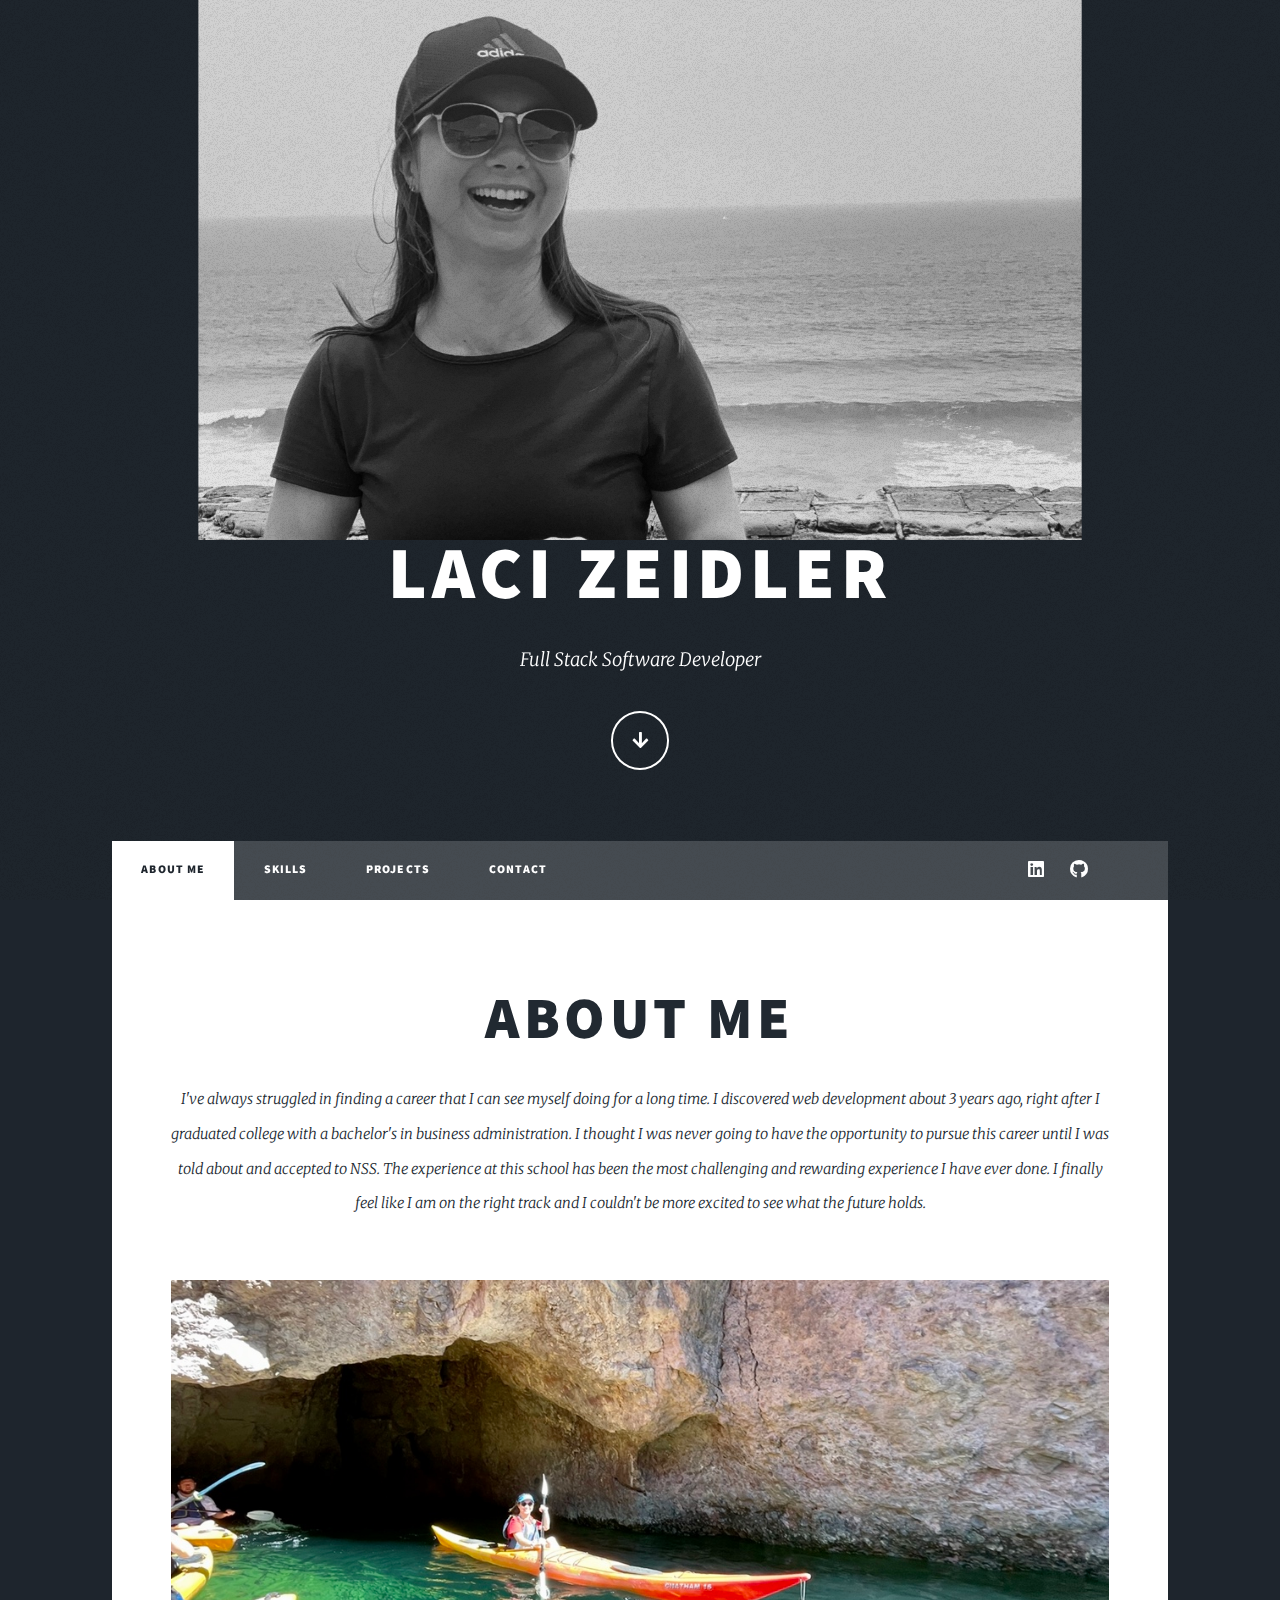
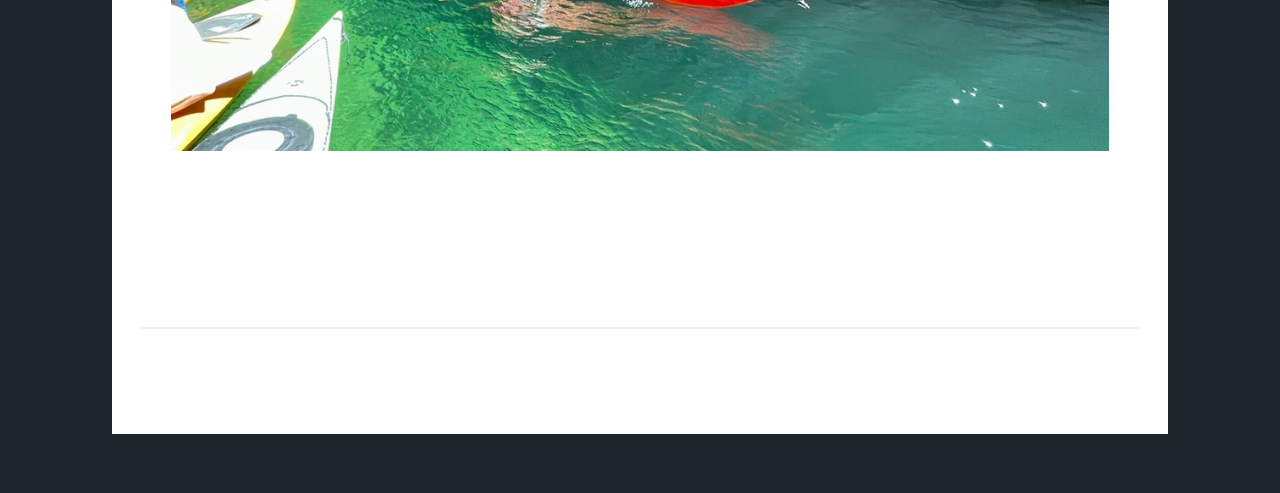
==== commit 2016adf2: "added resume" ====
--- a/index.html
+++ b/index.html
@@ -35,13 +35,14 @@
 					<nav id="nav">
 						<ul class="links">
 							<li class="active"><a href="index.html">About Me</a></li>
-							<li><a href="generic.html">Skills</a></li>
-							<li><a href="elements.html">Projects</a></li>
+							<li><a href="skills.html">Skills</a></li>
+							<li><a href="projects.html">Projects</a></li>
 							<li><a href="contact.html">Contact</a></li>
 						</ul>
 						<ul class="icons">
-							<li><a href="#" class="icon brands fa-linkedin"><span class="label">LinkedIn</span></a></li>
-							<li><a href="#" class="icon brands fa-github"><span class="label">GitHub</span></a></li>
+							<li><a href="https://www.linkedin.com/in/lacizeidler/" class="icon brands fa-linkedin"><span class="label">LinkedIn</span></a></li>
+							<li><a href="https://github.com/lacizeidler" class="icon brands fa-github"><span class="label">GitHub</span></a></li>
+							<li><a href="/images/lacizeidlerresume.pdf" class="icon brands fa-file" download><span class="label">Resume</span></a></li>
 						</ul>
 					</nav>
 
